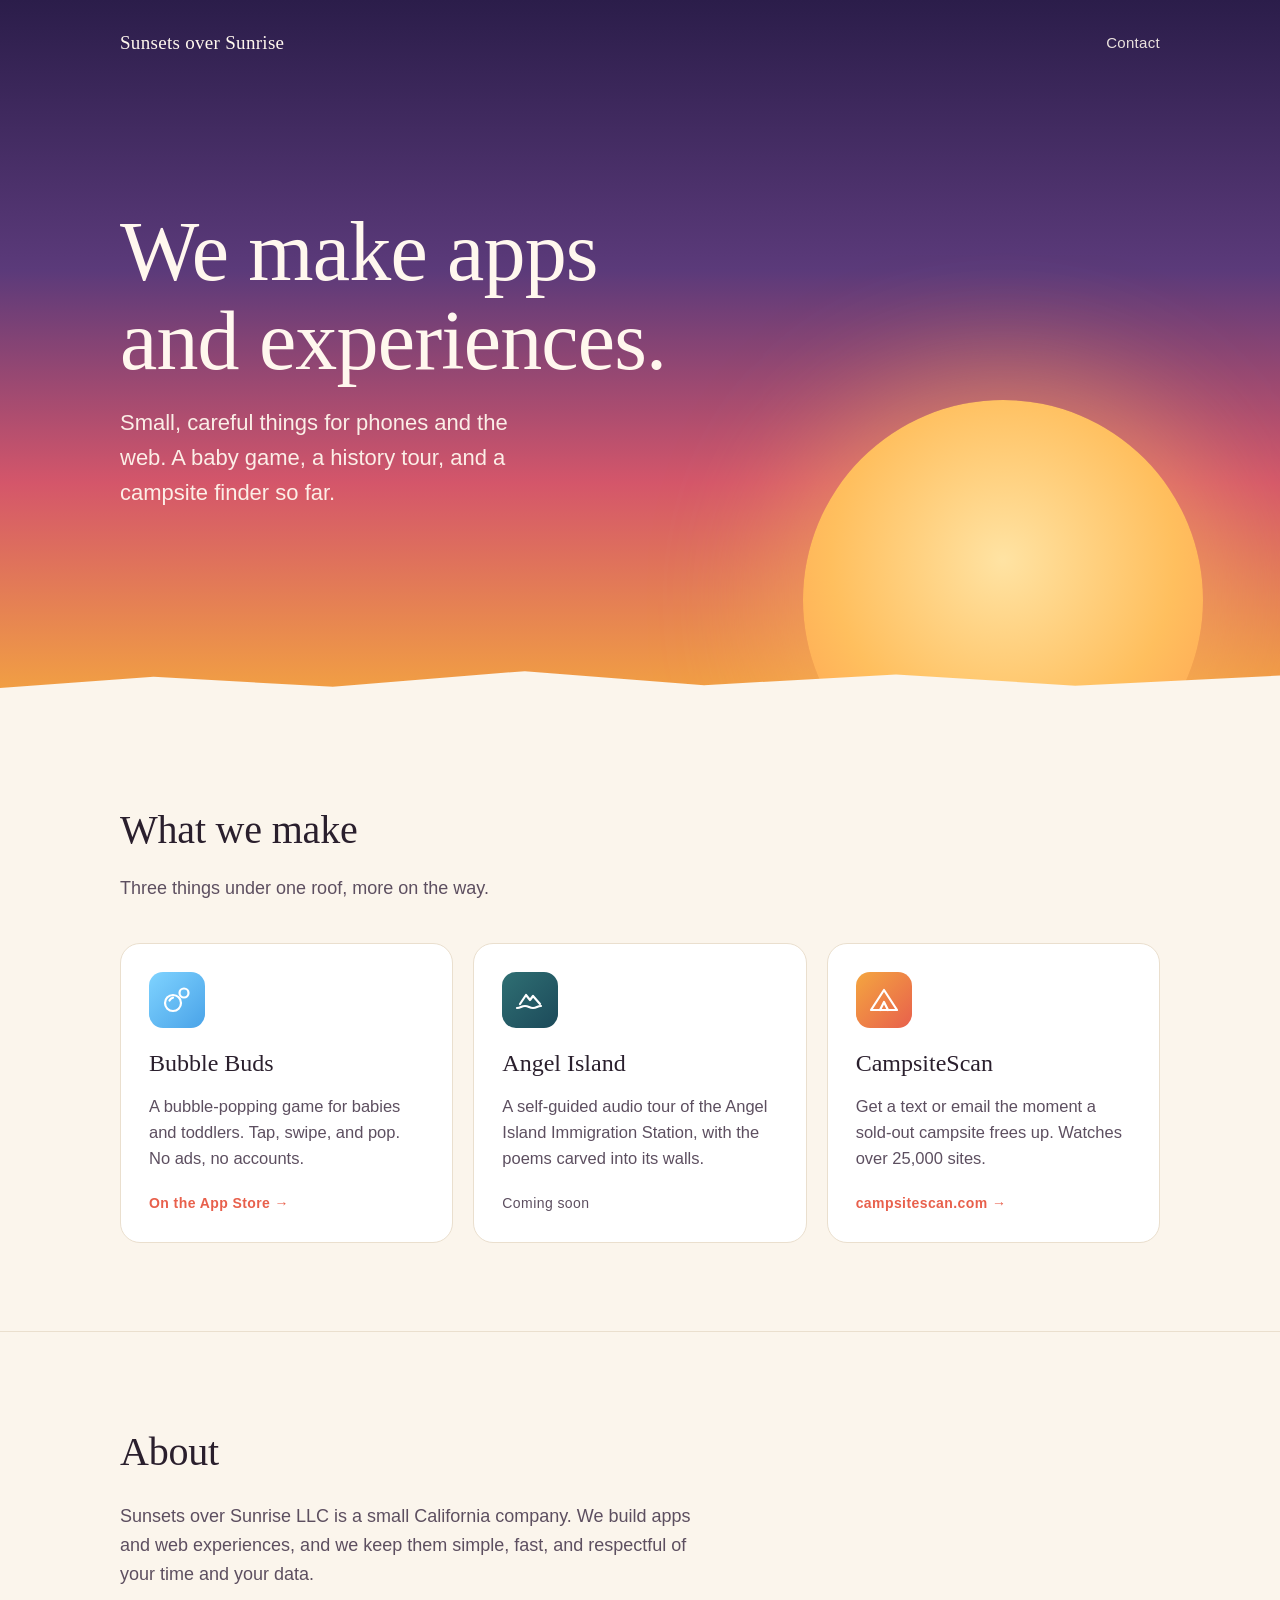
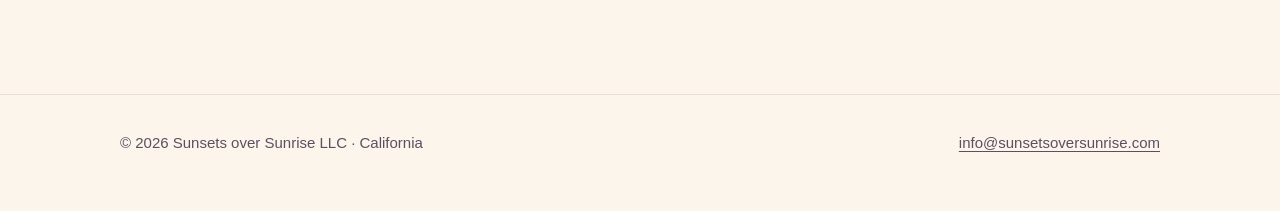
==== index.html @ 3a48a63a "Initial site for sunsetsoversunrise.com Co-Authored-By: Claude Sonnet 5.5 <noreply@anthropic.com>" ====
<!doctype html>
<html lang="en">
<head>
  <meta charset="utf-8">
  <meta name="viewport" content="width=device-width, initial-scale=1">
  <title>Sunsets over Sunrise LLC</title>
  <meta name="description" content="Sunsets over Sunrise LLC makes apps and experiences. Bubble Buds, Angel Island, and CampsiteScan.">
  <link rel="canonical" href="https://sunsetsoversunrise.com/">
  <link rel="icon" href="favicon.svg" type="image/svg+xml">
  <meta name="theme-color" content="#2b1d4a">
  <meta property="og:title" content="Sunsets over Sunrise LLC">
  <meta property="og:description" content="We make apps and experiences.">
  <meta property="og:type" content="website">
  <meta property="og:url" content="https://sunsetsoversunrise.com/">
  <link rel="stylesheet" href="styles.css">
</head>
<body>

<header class="hero">
  <div class="wrap">
    <nav aria-label="Main">
      <a class="mark" href="/">Sunsets over Sunrise</a>
      <a class="link" href="#contact">Contact</a>
    </nav>
    <div class="hero-body">
      <h1>We make apps and experiences.</h1>
      <p class="lede">Small, careful things for phones and the web. A baby game, a history tour, and a campsite finder so far.</p>
    </div>
  </div>
  <div class="sun" aria-hidden="true"></div>
  <div class="horizon" aria-hidden="true"></div>
</header>

<main>
  <section id="work">
    <div class="wrap">
      <h2>What we make</h2>
      <p class="sub">Three things under one roof, more on the way.</p>

      <div class="grid">
        <a class="card" href="https://apps.apple.com/app/id1262940043">
          <div class="icon i-bubble" aria-hidden="true">
            <svg viewBox="0 0 32 32" fill="none" stroke="#fff" stroke-width="2.2" stroke-linecap="round"><circle cx="12" cy="19" r="8"/><circle cx="23" cy="9" r="4.5"/><path d="M8.5 16.5c.8-1.6 2-2.5 3.5-2.8"/></svg>
          </div>
          <h3>Bubble Buds</h3>
          <p>A bubble-popping game for babies and toddlers. Tap, swipe, and pop. No ads, no accounts.</p>
          <span class="tag">On the App Store &rarr;</span>
        </a>

        <div class="card">
          <div class="icon i-island" aria-hidden="true">
            <svg viewBox="0 0 32 32" fill="none" stroke="#fff" stroke-width="2.2" stroke-linecap="round" stroke-linejoin="round"><path d="M3 24c4 0 4-2 8-2s4 2 8 2 4-2 8-2"/><path d="M6 20l6-9 4 5 3-4 7 8"/></svg>
          </div>
          <h3>Angel Island</h3>
          <p>A self-guided audio tour of the Angel Island Immigration Station, with the poems carved into its walls.</p>
          <span class="tag soon">Coming soon</span>
        </div>

        <a class="card" href="https://campsitescan.com">
          <div class="icon i-camp" aria-hidden="true">
            <svg viewBox="0 0 32 32" fill="none" stroke="#fff" stroke-width="2.2" stroke-linecap="round" stroke-linejoin="round"><path d="M3 26L16 6l13 20z"/><path d="M12 26l4-8 4 8"/></svg>
          </div>
          <h3>CampsiteScan</h3>
          <p>Get a text or email the moment a sold-out campsite frees up. Watches over 25,000 sites.</p>
          <span class="tag">campsitescan.com &rarr;</span>
        </a>
      </div>
    </div>
  </section>

  <section class="about" id="about">
    <div class="wrap">
      <h2>About</h2>
      <p>Sunsets over Sunrise LLC is a small California company. We build apps and web experiences, and we keep them simple, fast, and respectful of your time and your data.</p>
    </div>
  </section>
</main>

<footer id="contact">
  <div class="wrap row">
    <span>&copy; 2026 Sunsets over Sunrise LLC &middot; California</span>
    <a href="mailto:info@sunsetsoversunrise.com">info@sunsetsoversunrise.com</a>
  </div>
</footer>

</body>
</html>
---- styles.css ----
:root {
  --ink: #2a1f2d;
  --ink-soft: #5d4f60;
  --paper: #fbf5ec;
  --card: #ffffff;
  --line: #eadfce;
  --coral: #e8604c;
  --amber: #f4a640;
  --dusk: #3b2a5a;
  --serif: "Iowan Old Style", "Palatino Linotype", Palatino, Georgia, serif;
  --sans: -apple-system, BlinkMacSystemFont, "Segoe UI", Helvetica, Arial, sans-serif;
}

@media (prefers-color-scheme: dark) {
  :root {
    --ink: #f6ece0;
    --ink-soft: #c7b8c4;
    --paper: #1b1424;
    --card: #271c33;
    --line: #3a2d49;
  }
}

* { box-sizing: border-box; }
html { -webkit-text-size-adjust: 100%; }
body {
  margin: 0;
  background: var(--paper);
  color: var(--ink);
  font-family: var(--sans);
  font-size: 18px;
  line-height: 1.6;
}
a { color: inherit; }

.wrap { width: min(1040px, 100% - 48px); margin-inline: auto; }

/* ---------- hero ---------- */
.hero {
  position: relative;
  overflow: hidden;
  color: #fff7ee;
  background: linear-gradient(180deg, #2b1d4a 0%, #5b3a7a 38%, #d4566a 68%, #f4a640 100%);
  padding: 28px 0 0;
}
.hero nav {
  display: flex; justify-content: space-between; align-items: center;
  font-size: 15px; letter-spacing: .02em;
}
.hero nav .mark { font-family: var(--serif); font-size: 19px; text-decoration: none; }
.hero nav a.link { text-decoration: none; opacity: .9; }
.hero nav a.link:hover { opacity: 1; text-decoration: underline; }

.hero-body { padding: clamp(72px, 14vw, 150px) 0 clamp(120px, 20vw, 200px); position: relative; z-index: 2; }
.hero h1 {
  font-family: var(--serif);
  font-weight: 500;
  font-size: clamp(40px, 8vw, 84px);
  line-height: 1.05;
  letter-spacing: -.01em;
  margin: 0 0 20px;
  max-width: 14ch;
}
.hero p.lede {
  font-size: clamp(18px, 2.4vw, 22px);
  max-width: 34ch;
  margin: 0;
  opacity: .95;
}

.sun {
  position: absolute; z-index: 1;
  right: clamp(-60px, 6vw, 90px);
  bottom: -90px;
  width: clamp(220px, 34vw, 400px);
  aspect-ratio: 1;
  border-radius: 50%;
  background: radial-gradient(circle at 50% 40%, #ffe3a3 0%, #ffbf5e 55%, #ff9a4d 100%);
  box-shadow: 0 0 120px 30px rgba(255, 190, 100, .45);
}
.horizon {
  position: absolute; z-index: 3; left: 0; right: 0; bottom: 0; height: 56px;
  background: var(--paper);
  clip-path: polygon(0 60%, 12% 40%, 26% 58%, 41% 30%, 55% 55%, 70% 36%, 84% 56%, 100% 38%, 100% 100%, 0 100%);
}

/* ---------- sections ---------- */
section { padding: clamp(48px, 8vw, 88px) 0; }
h2 {
  font-family: var(--serif);
  font-weight: 500;
  font-size: clamp(28px, 4vw, 40px);
  margin: 0 0 12px;
  letter-spacing: -.005em;
}
.sub { color: var(--ink-soft); margin: 0 0 40px; max-width: 52ch; }

.grid { display: grid; gap: 20px; grid-template-columns: repeat(auto-fit, minmax(270px, 1fr)); }
.card {
  background: var(--card);
  border: 1px solid var(--line);
  border-radius: 20px;
  padding: 28px;
  display: flex; flex-direction: column; gap: 10px;
  text-decoration: none;
  transition: transform .15s ease, box-shadow .15s ease;
}
a.card:hover { transform: translateY(-3px); box-shadow: 0 14px 30px rgba(59, 42, 90, .12); }
.icon {
  width: 56px; height: 56px; border-radius: 14px;
  display: grid; place-items: center; margin-bottom: 6px;
}
.icon svg { width: 32px; height: 32px; }
.i-bubble { background: linear-gradient(135deg, #7fd3ff, #4aa3e8); }
.i-island { background: linear-gradient(135deg, #2f6f73, #1c4a5a); }
.i-camp   { background: linear-gradient(135deg, #f4a640, #e8604c); }
.card h3 { font-family: var(--serif); font-weight: 500; font-size: 24px; margin: 0; }
.card p { margin: 0; color: var(--ink-soft); font-size: 16.5px; }
.tag {
  margin-top: auto; padding-top: 10px;
  font-size: 14px; font-weight: 600; letter-spacing: .03em; color: var(--coral);
}
.tag.soon { color: var(--ink-soft); font-weight: 500; }

.about { border-top: 1px solid var(--line); }
.about p { max-width: 58ch; color: var(--ink-soft); }

/* ---------- footer ---------- */
footer { border-top: 1px solid var(--line); padding: 36px 0 56px; font-size: 15px; color: var(--ink-soft); }
footer .row { display: flex; flex-wrap: wrap; gap: 8px 28px; justify-content: space-between; }
footer a { text-underline-offset: 3px; }

:focus-visible { outline: 3px solid var(--amber); outline-offset: 3px; border-radius: 6px; }
@media (prefers-reduced-motion: reduce) { .card { transition: none; } }
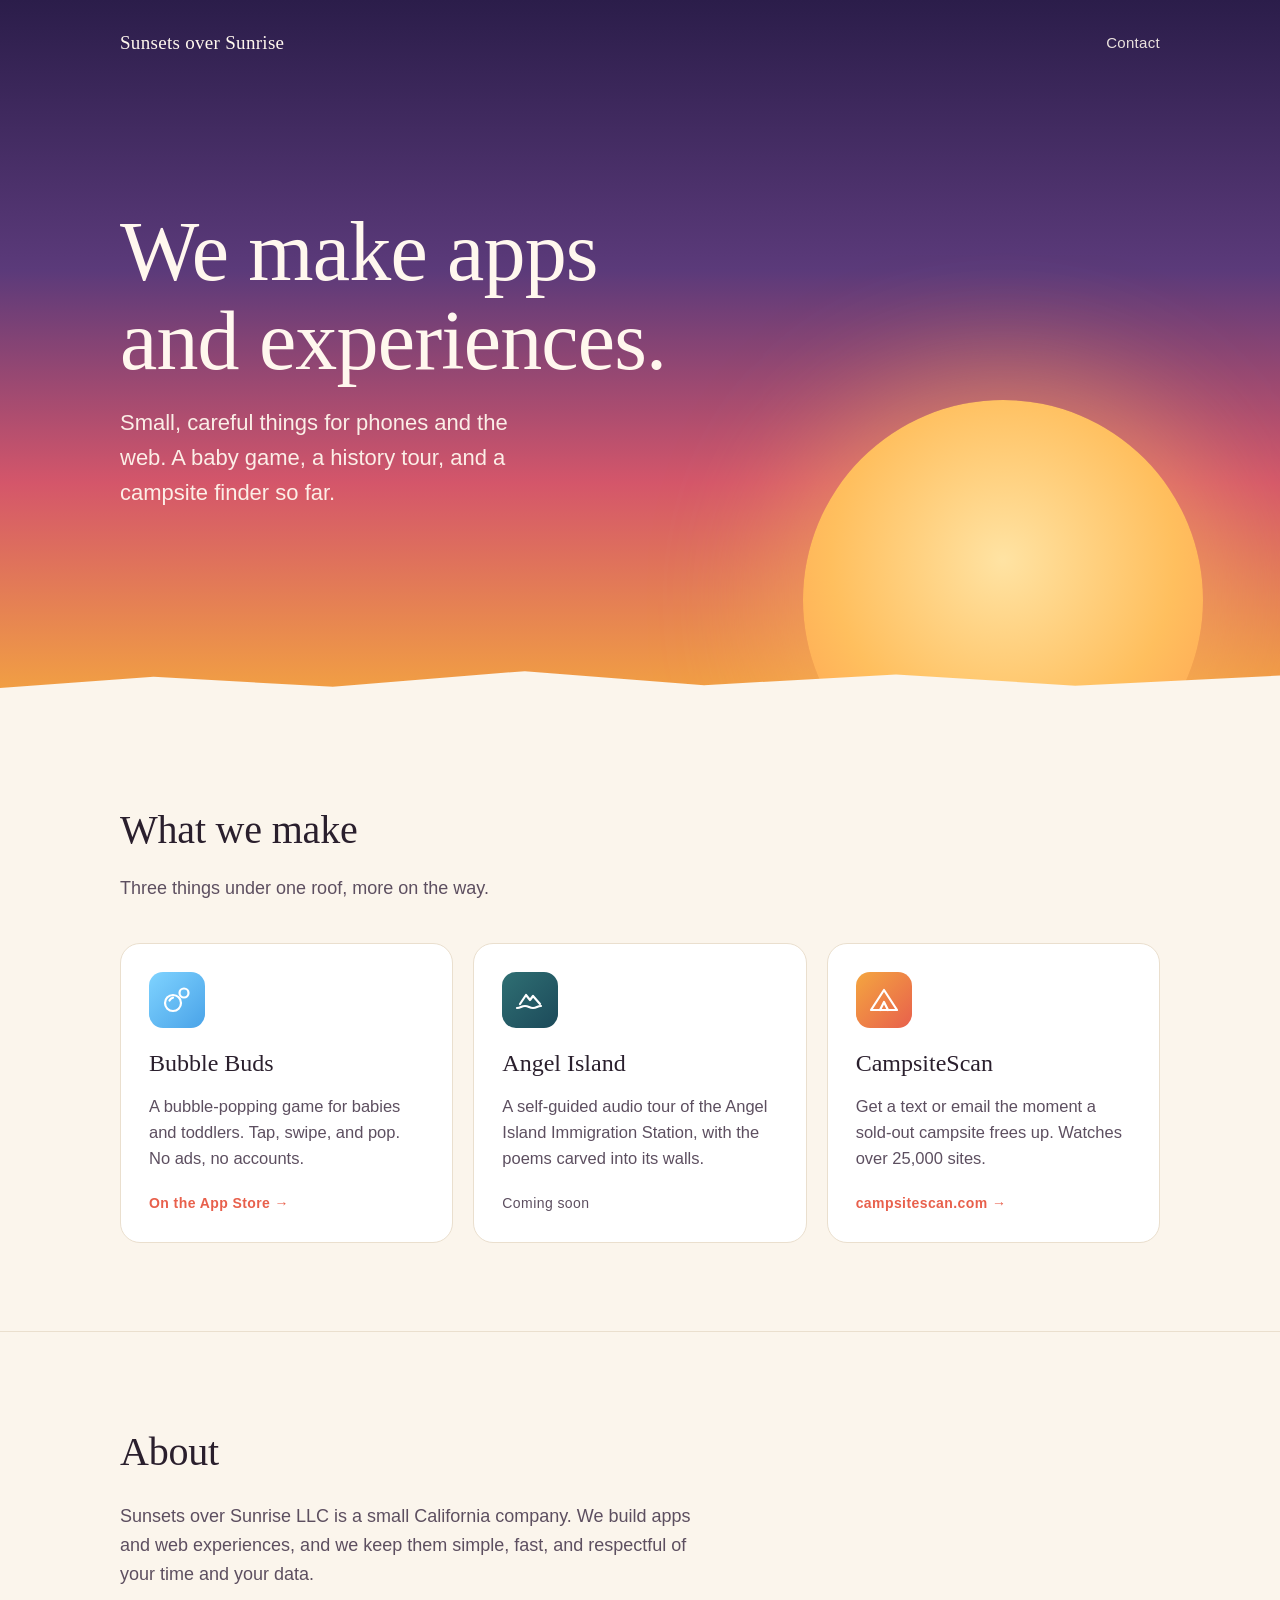
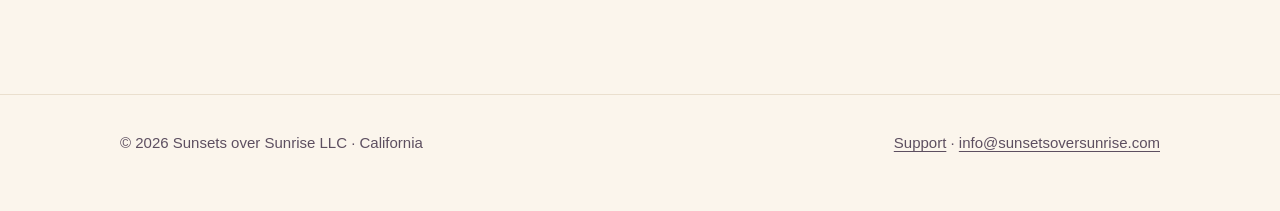
==== commit 004db4c3: "Add support page and privacy pages for Bubble Buds and Angel Island Co-Authored-By: Claude Sonnet 5." ====
--- a/index.html
+++ b/index.html
@@ -79,7 +79,7 @@
 <footer id="contact">
   <div class="wrap row">
     <span>&copy; 2026 Sunsets over Sunrise LLC &middot; California</span>
-    <a href="mailto:info@sunsetsoversunrise.com">info@sunsetsoversunrise.com</a>
+    <span><a href="/support/">Support</a> &middot; <a href="mailto:info@sunsetsoversunrise.com">info@sunsetsoversunrise.com</a></span>
   </div>
 </footer>
 
--- a/styles.css
+++ b/styles.css
@@ -132,3 +132,28 @@
 
 :focus-visible { outline: 3px solid var(--amber); outline-offset: 3px; border-radius: 6px; }
 @media (prefers-reduced-motion: reduce) { .card { transition: none; } }
+
+/* ---------- document pages (privacy, support) ---------- */
+.bar {
+  background: linear-gradient(90deg, #2b1d4a 0%, #5b3a7a 45%, #d4566a 80%, #f4a640 100%);
+  color: #fff7ee;
+  padding: 18px 0;
+}
+.bar .wrap { display: flex; justify-content: space-between; align-items: center; font-size: 15px; letter-spacing: .02em; }
+.bar a { text-decoration: none; }
+.bar .mark { font-family: var(--serif); font-size: 19px; }
+.bar a.link:hover { text-decoration: underline; }
+
+.doc { padding: clamp(40px, 7vw, 72px) 0 clamp(48px, 8vw, 88px); }
+.doc .wrap { max-width: 720px; }
+.doc h1 { font-family: var(--serif); font-weight: 500; font-size: clamp(32px, 5vw, 46px); line-height: 1.1; margin: 0 0 8px; letter-spacing: -.01em; }
+.doc .updated { color: var(--ink-soft); font-size: 15px; margin: 0 0 32px; }
+.doc .short {
+  background: var(--card); border: 1px solid var(--line); border-radius: 16px;
+  padding: 18px 22px; margin: 0 0 8px; font-size: 19px;
+}
+.doc h2 { font-size: 24px; margin: 40px 0 8px; }
+.doc p, .doc li { color: var(--ink-soft); }
+.doc ul { padding-left: 22px; }
+.doc a { text-underline-offset: 3px; }
+.doc a:hover { color: var(--coral); }
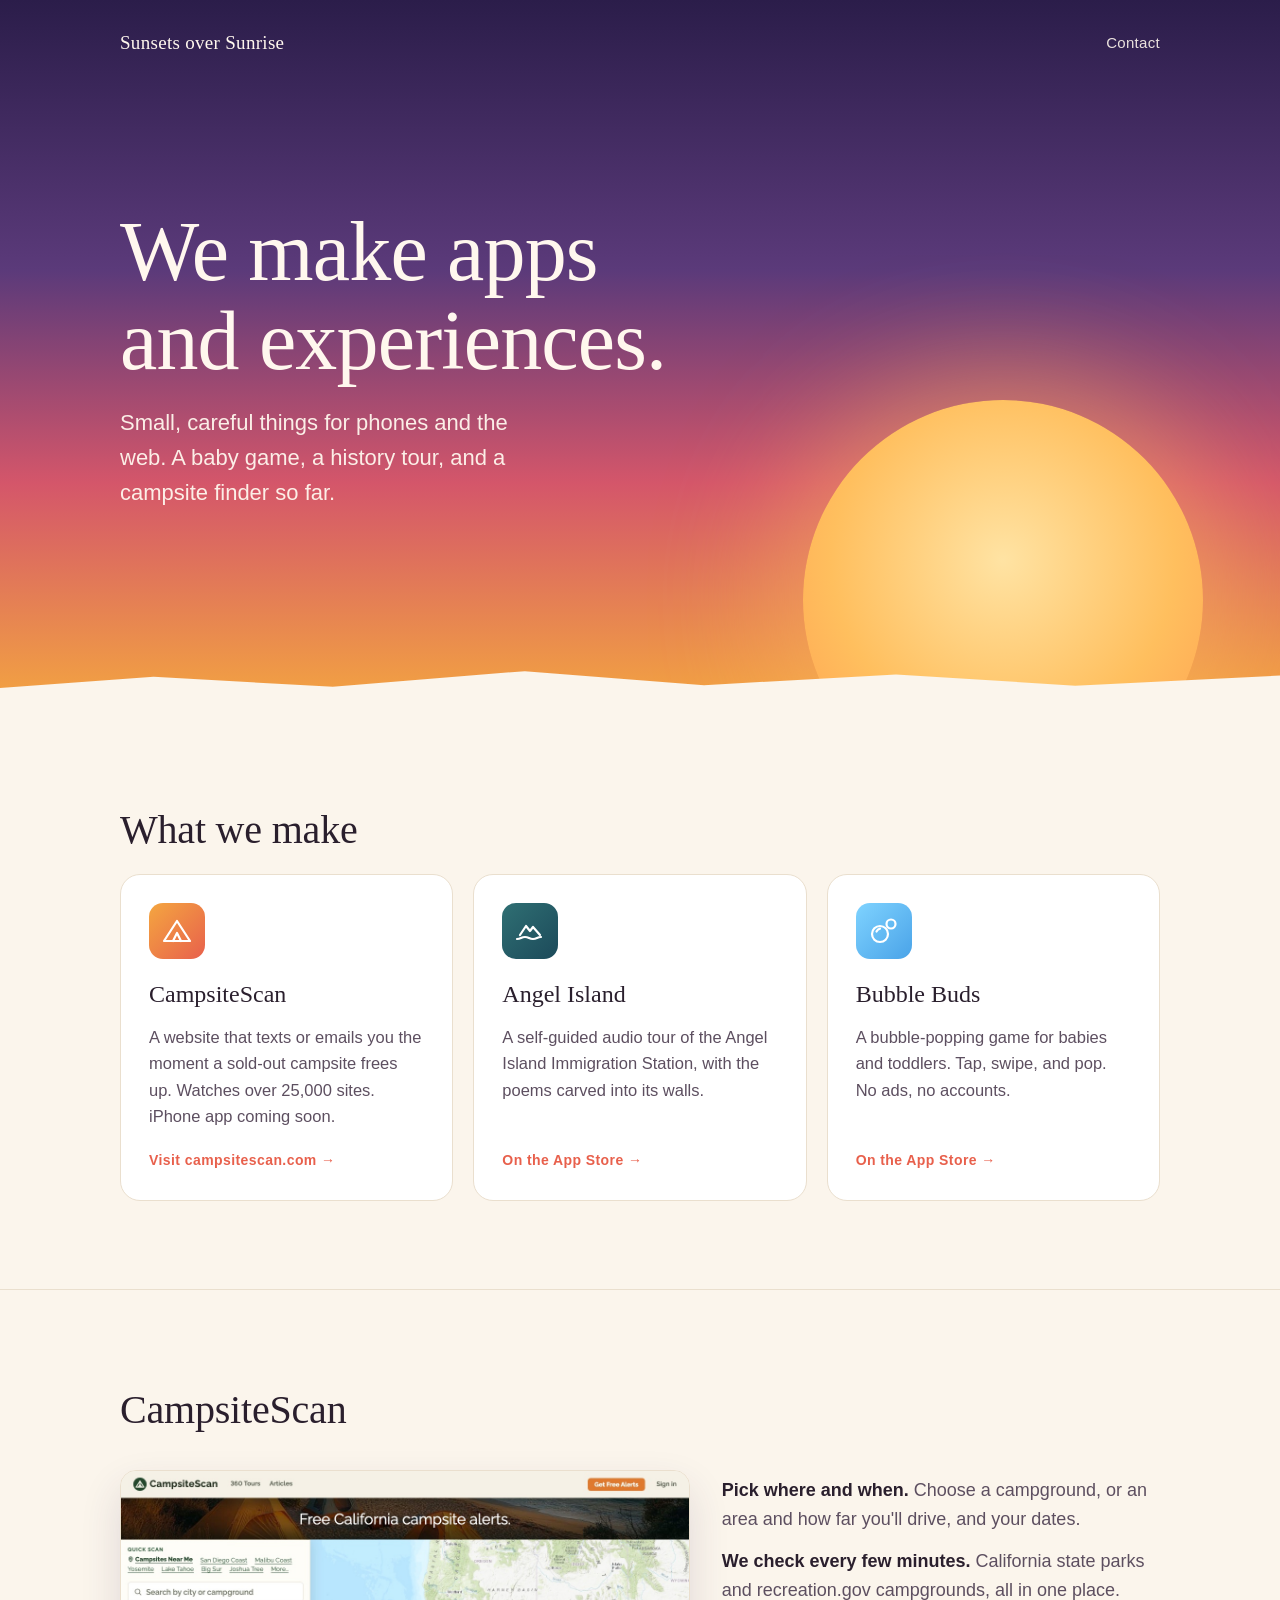
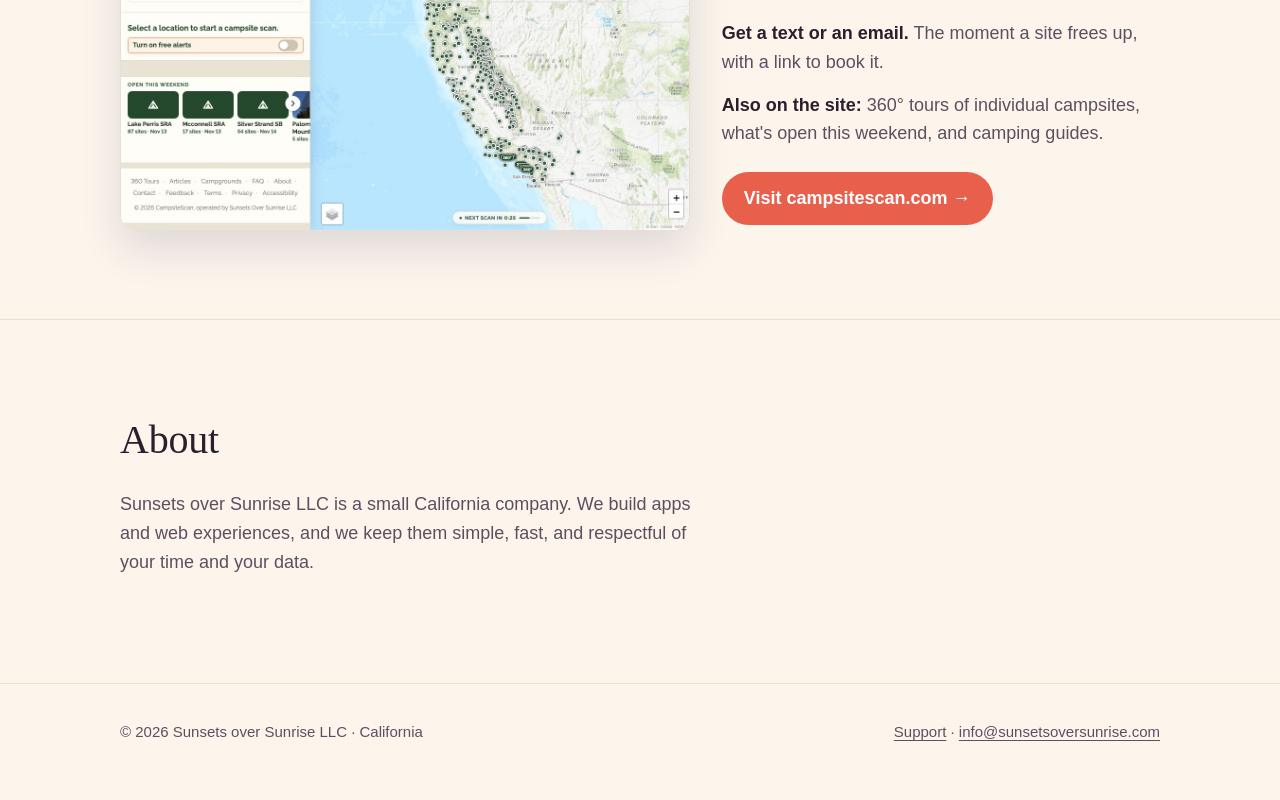
==== commit f8dc75e9: "Home: Angel Island App Store link, CampsiteScan feature section with screenshot, reorder cards Co-Au" ====
--- a/index.html
+++ b/index.html
@@ -35,9 +35,26 @@
   <section id="work">
     <div class="wrap">
       <h2>What we make</h2>
-      <p class="sub">Three things under one roof, more on the way.</p>
 
       <div class="grid">
+        <a class="card" href="https://campsitescan.com">
+          <div class="icon i-camp" aria-hidden="true">
+            <svg viewBox="0 0 32 32" fill="none" stroke="#fff" stroke-width="2.2" stroke-linecap="round" stroke-linejoin="round"><path d="M3 26L16 6l13 20z"/><path d="M12 26l4-8 4 8"/></svg>
+          </div>
+          <h3>CampsiteScan</h3>
+          <p>A website that texts or emails you the moment a sold-out campsite frees up. Watches over 25,000 sites. iPhone app coming soon.</p>
+          <span class="tag">Visit campsitescan.com &rarr;</span>
+        </a>
+
+        <a class="card" href="https://apps.apple.com/app/id1258321185">
+          <div class="icon i-island" aria-hidden="true">
+            <svg viewBox="0 0 32 32" fill="none" stroke="#fff" stroke-width="2.2" stroke-linecap="round" stroke-linejoin="round"><path d="M3 24c4 0 4-2 8-2s4 2 8 2 4-2 8-2"/><path d="M6 20l6-9 4 5 3-4 7 8"/></svg>
+          </div>
+          <h3>Angel Island</h3>
+          <p>A self-guided audio tour of the Angel Island Immigration Station, with the poems carved into its walls.</p>
+          <span class="tag">On the App Store &rarr;</span>
+        </a>
+
         <a class="card" href="https://apps.apple.com/app/id1262940043">
           <div class="icon i-bubble" aria-hidden="true">
             <svg viewBox="0 0 32 32" fill="none" stroke="#fff" stroke-width="2.2" stroke-linecap="round"><circle cx="12" cy="19" r="8"/><circle cx="23" cy="9" r="4.5"/><path d="M8.5 16.5c.8-1.6 2-2.5 3.5-2.8"/></svg>
@@ -46,24 +63,26 @@
           <p>A bubble-popping game for babies and toddlers. Tap, swipe, and pop. No ads, no accounts.</p>
           <span class="tag">On the App Store &rarr;</span>
         </a>
+      </div>
+    </div>
+  </section>
 
-        <div class="card">
-          <div class="icon i-island" aria-hidden="true">
-            <svg viewBox="0 0 32 32" fill="none" stroke="#fff" stroke-width="2.2" stroke-linecap="round" stroke-linejoin="round"><path d="M3 24c4 0 4-2 8-2s4 2 8 2 4-2 8-2"/><path d="M6 20l6-9 4 5 3-4 7 8"/></svg>
-          </div>
-          <h3>Angel Island</h3>
-          <p>A self-guided audio tour of the Angel Island Immigration Station, with the poems carved into its walls.</p>
-          <span class="tag soon">Coming soon</span>
+  <section class="feature" id="campsitescan">
+    <div class="wrap">
+      <h2>CampsiteScan</h2>
+      <div class="feature-body">
+        <a class="shot" href="https://campsitescan.com">
+          <img src="images/campsitescan.jpg" width="1200" height="760" loading="lazy" alt="The CampsiteScan website: a map of California campgrounds with a search box, quick links to popular areas, and a list of campsites open this weekend.">
+        </a>
+        <div class="feature-text">
+          <ul>
+            <li><strong>Pick where and when.</strong> Choose a campground, or an area and how far you'll drive, and your dates.</li>
+            <li><strong>We check every few minutes.</strong> California state parks and recreation.gov campgrounds, all in one place.</li>
+            <li><strong>Get a text or an email.</strong> The moment a site frees up, with a link to book it.</li>
+            <li><strong>Also on the site:</strong> 360&deg; tours of individual campsites, what's open this weekend, and camping guides.</li>
+          </ul>
+          <a class="btn" href="https://campsitescan.com">Visit campsitescan.com &rarr;</a>
         </div>
-
-        <a class="card" href="https://campsitescan.com">
-          <div class="icon i-camp" aria-hidden="true">
-            <svg viewBox="0 0 32 32" fill="none" stroke="#fff" stroke-width="2.2" stroke-linecap="round" stroke-linejoin="round"><path d="M3 26L16 6l13 20z"/><path d="M12 26l4-8 4 8"/></svg>
-          </div>
-          <h3>CampsiteScan</h3>
-          <p>Get a text or email the moment a sold-out campsite frees up. Watches over 25,000 sites.</p>
-          <span class="tag">campsitescan.com &rarr;</span>
-        </a>
       </div>
     </div>
   </section>
--- a/styles.css
+++ b/styles.css
@@ -122,6 +122,20 @@
 }
 .tag.soon { color: var(--ink-soft); font-weight: 500; }
 
+.feature { border-top: 1px solid var(--line); }
+.feature h2 { margin-bottom: 28px; }
+.feature-body { display: grid; gap: 32px; grid-template-columns: 1.3fr 1fr; align-items: center; }
+.shot { display: block; border-radius: 16px; overflow: hidden; border: 1px solid var(--line); box-shadow: 0 18px 40px rgba(59, 42, 90, .14); }
+.shot img { display: block; width: 100%; height: auto; }
+.feature-text ul { list-style: none; margin: 0 0 24px; padding: 0; display: grid; gap: 14px; color: var(--ink-soft); }
+.feature-text li strong { color: var(--ink); }
+.btn {
+  display: inline-block; padding: 12px 22px; border-radius: 999px;
+  background: var(--coral); color: #fff; font-weight: 600; text-decoration: none;
+}
+.btn:hover { filter: brightness(1.06); }
+@media (max-width: 820px) { .feature-body { grid-template-columns: 1fr; } }
+
 .about { border-top: 1px solid var(--line); }
 .about p { max-width: 58ch; color: var(--ink-soft); }
 
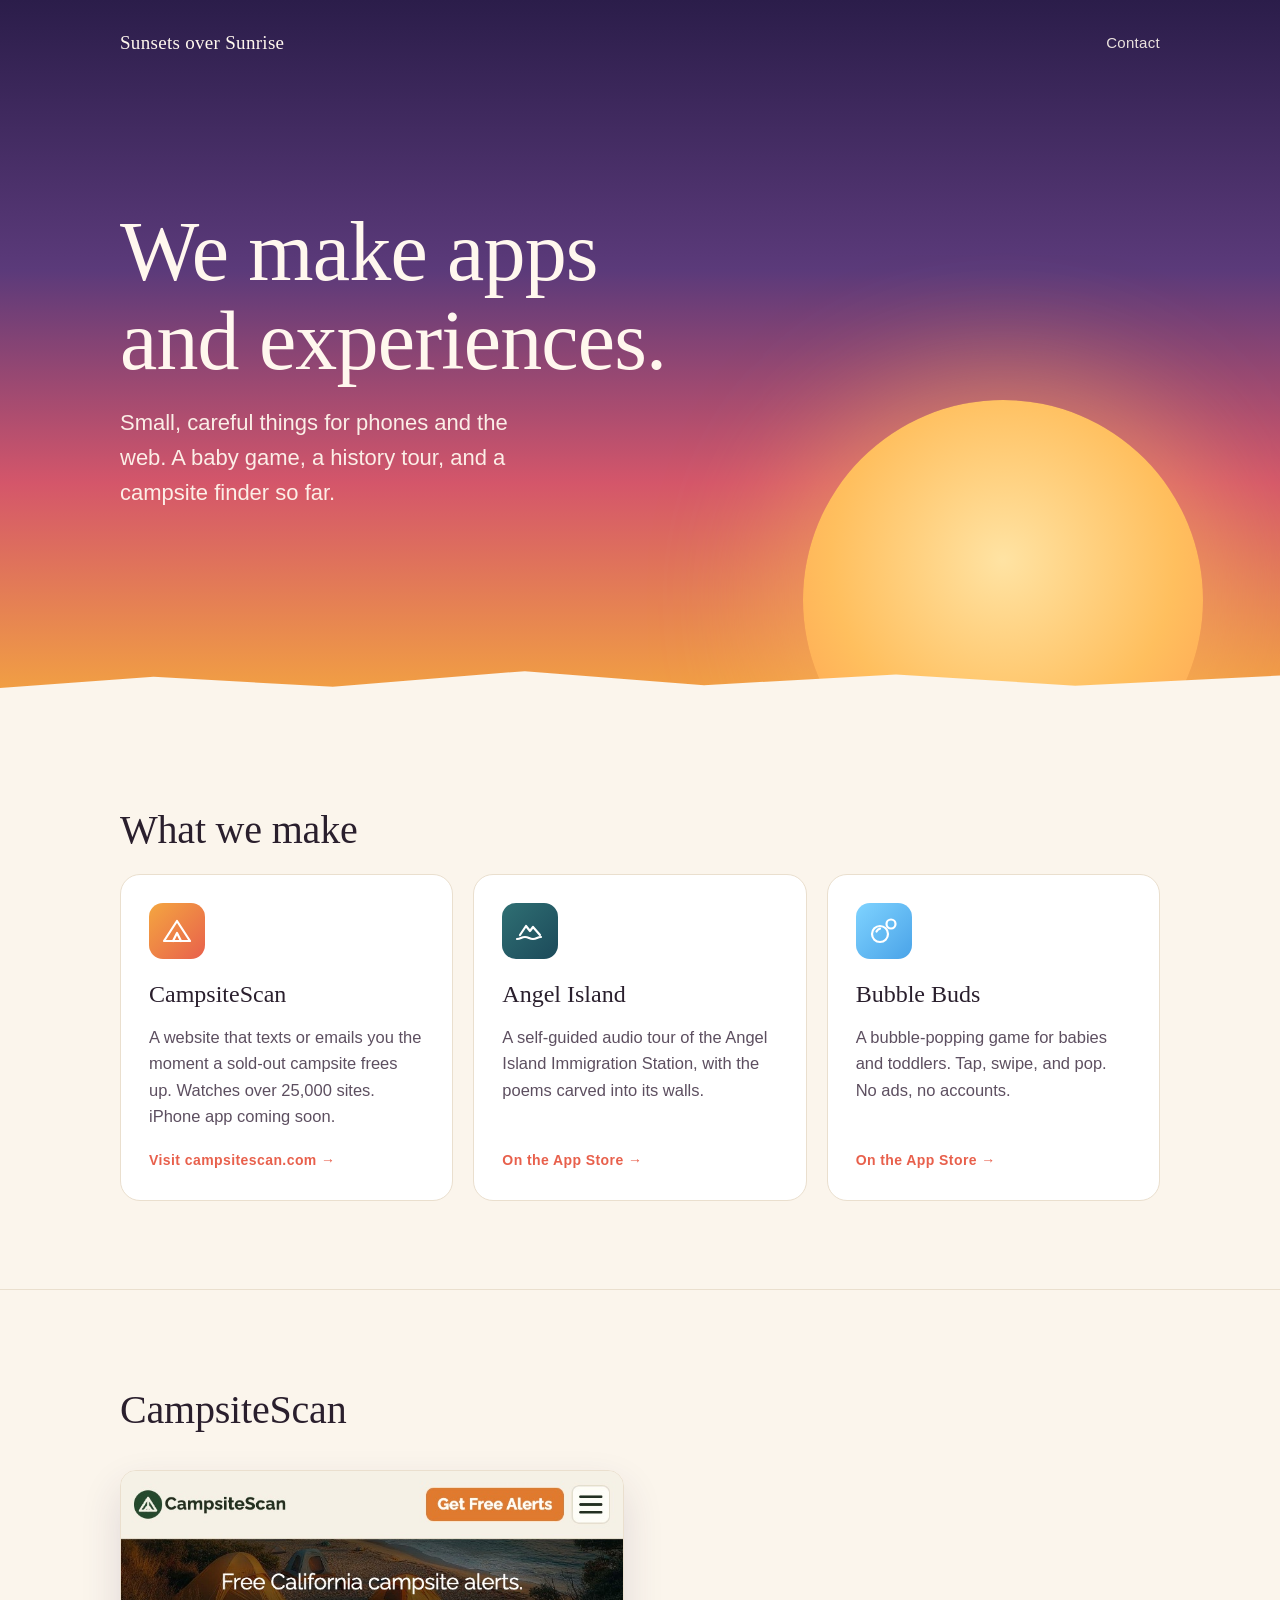
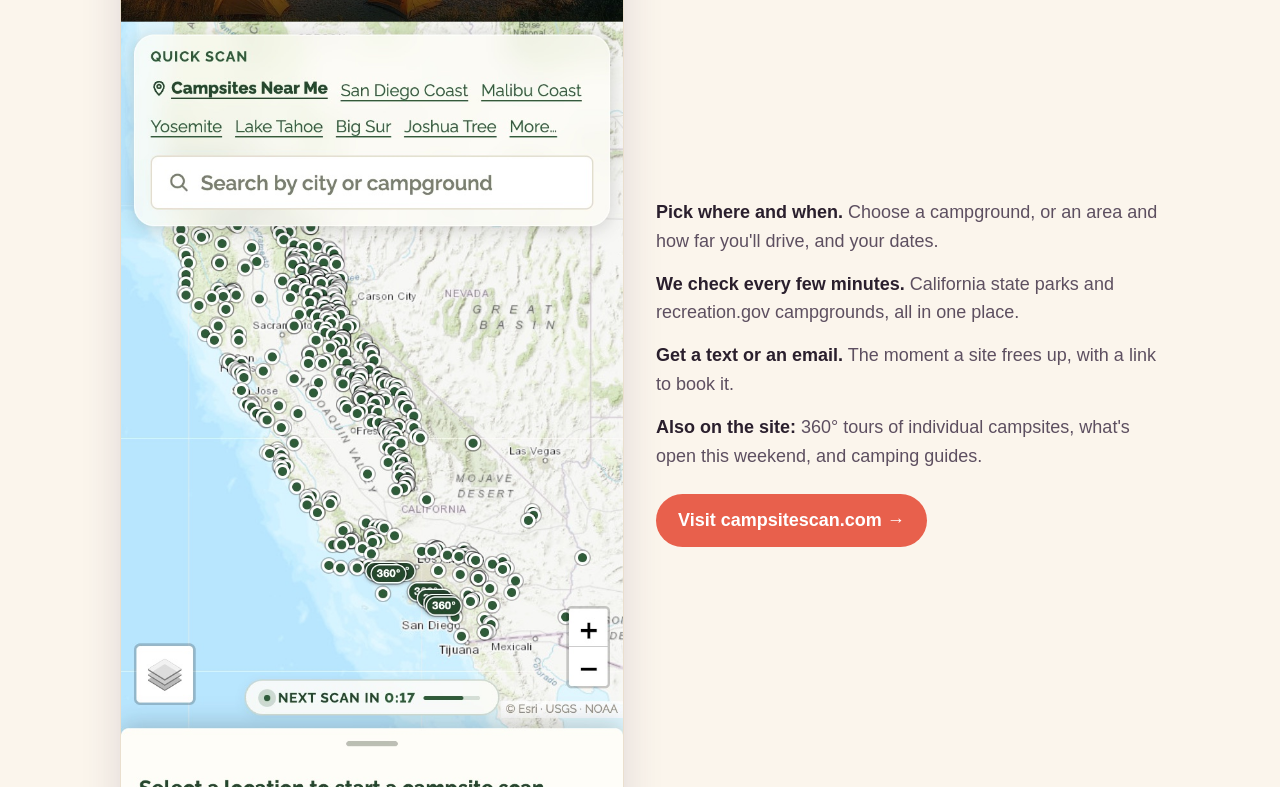
==== commit a217ddfe: "CampsiteScan screenshot: half-width on desktop, phone-sized image on mobile Co-Authored-By: Claude S" ====
--- a/index.html
+++ b/index.html
@@ -72,7 +72,10 @@
       <h2>CampsiteScan</h2>
       <div class="feature-body">
         <a class="shot" href="https://campsitescan.com">
-          <img src="images/campsitescan.jpg" width="1200" height="760" loading="lazy" alt="The CampsiteScan website: a map of California campgrounds with a search box, quick links to popular areas, and a list of campsites open this weekend.">
+          <picture>
+            <source media="(max-width: 820px)" srcset="images/campsitescan-mobile.jpg" width="780" height="1560">
+            <img src="images/campsitescan.jpg" width="1200" height="760" loading="lazy" alt="The CampsiteScan website: a map of California campgrounds with a search box, quick links to popular areas, and a list of campsites open this weekend.">
+          </picture>
         </a>
         <div class="feature-text">
           <ul>
--- a/styles.css
+++ b/styles.css
@@ -124,7 +124,7 @@
 
 .feature { border-top: 1px solid var(--line); }
 .feature h2 { margin-bottom: 28px; }
-.feature-body { display: grid; gap: 32px; grid-template-columns: 1.3fr 1fr; align-items: center; }
+.feature-body { display: grid; gap: 32px; grid-template-columns: 1fr 1fr; align-items: center; }
 .shot { display: block; border-radius: 16px; overflow: hidden; border: 1px solid var(--line); box-shadow: 0 18px 40px rgba(59, 42, 90, .14); }
 .shot img { display: block; width: 100%; height: auto; }
 .feature-text ul { list-style: none; margin: 0 0 24px; padding: 0; display: grid; gap: 14px; color: var(--ink-soft); }
@@ -134,7 +134,7 @@
   background: var(--coral); color: #fff; font-weight: 600; text-decoration: none;
 }
 .btn:hover { filter: brightness(1.06); }
-@media (max-width: 820px) { .feature-body { grid-template-columns: 1fr; } }
+@media (max-width: 820px) { .feature-body { grid-template-columns: 1fr; } .shot { max-width: 340px; margin: 0 auto; } }
 
 .about { border-top: 1px solid var(--line); }
 .about p { max-width: 58ch; color: var(--ink-soft); }
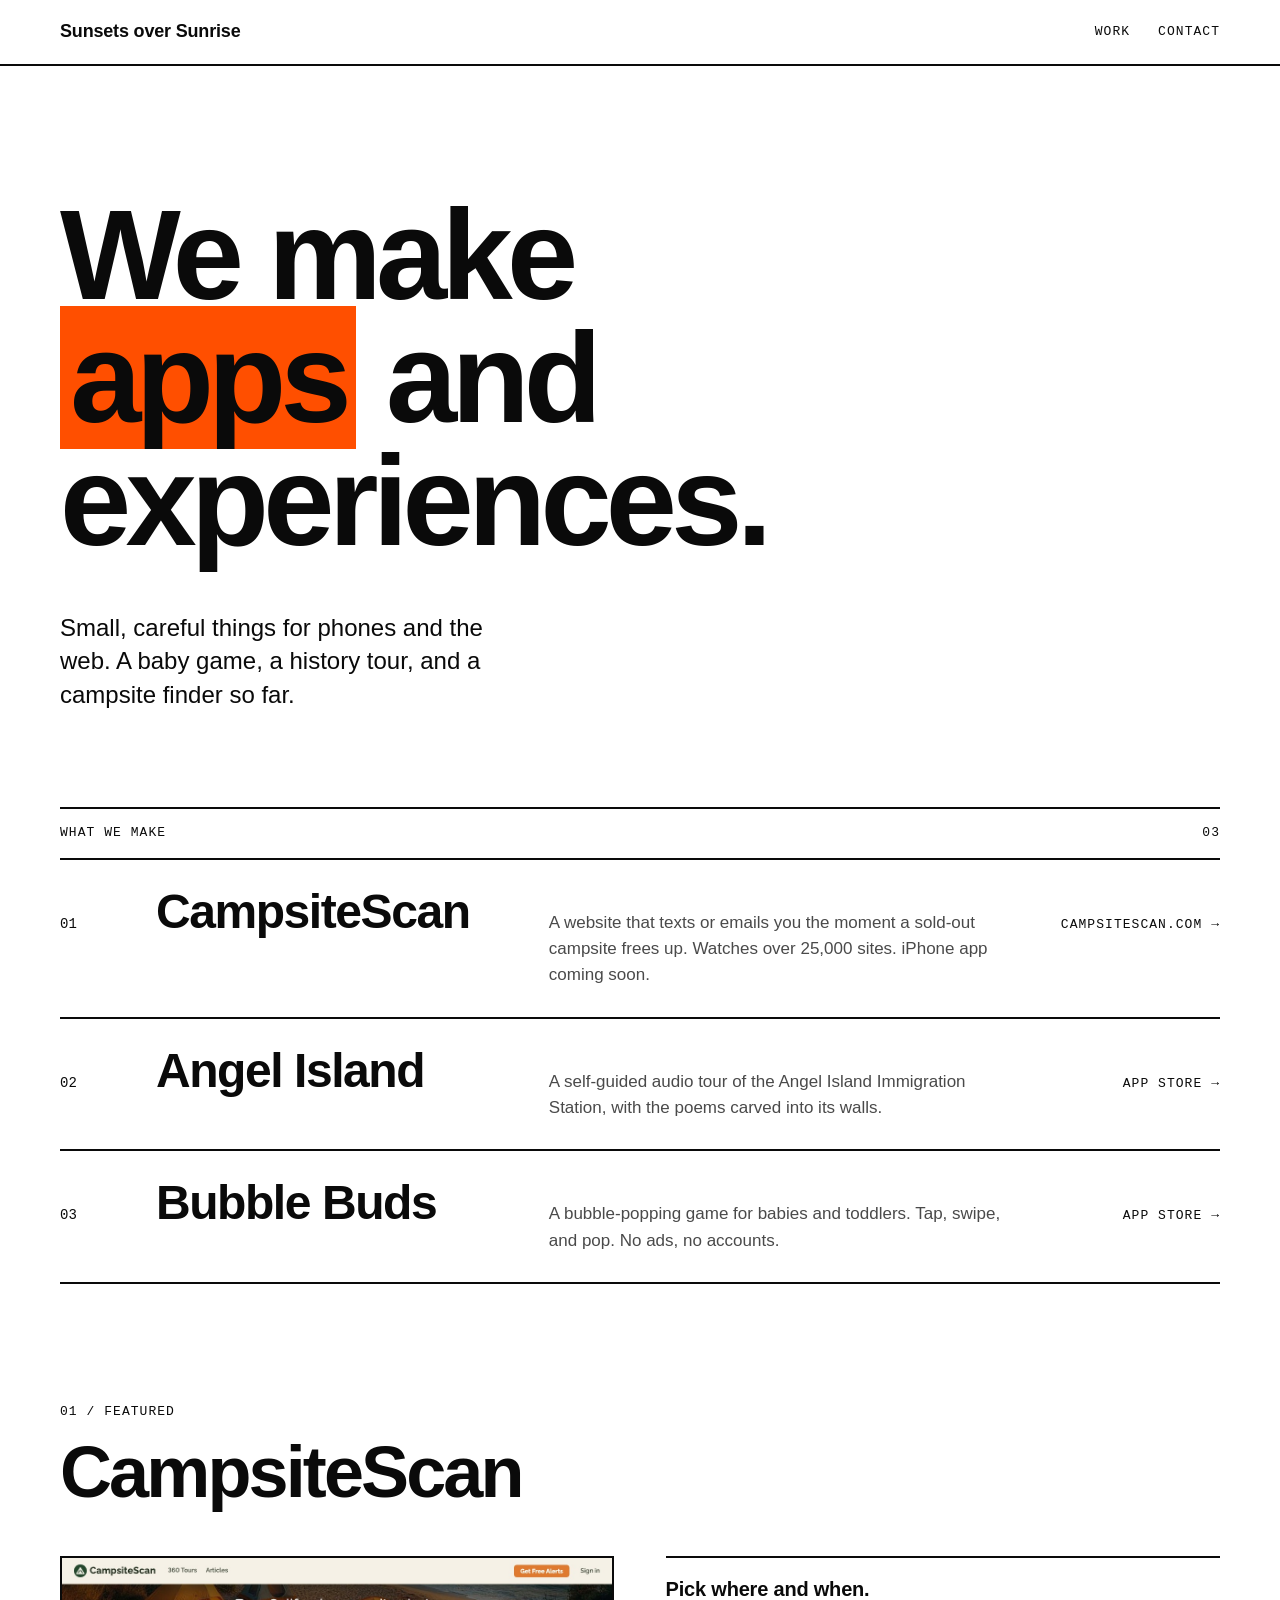
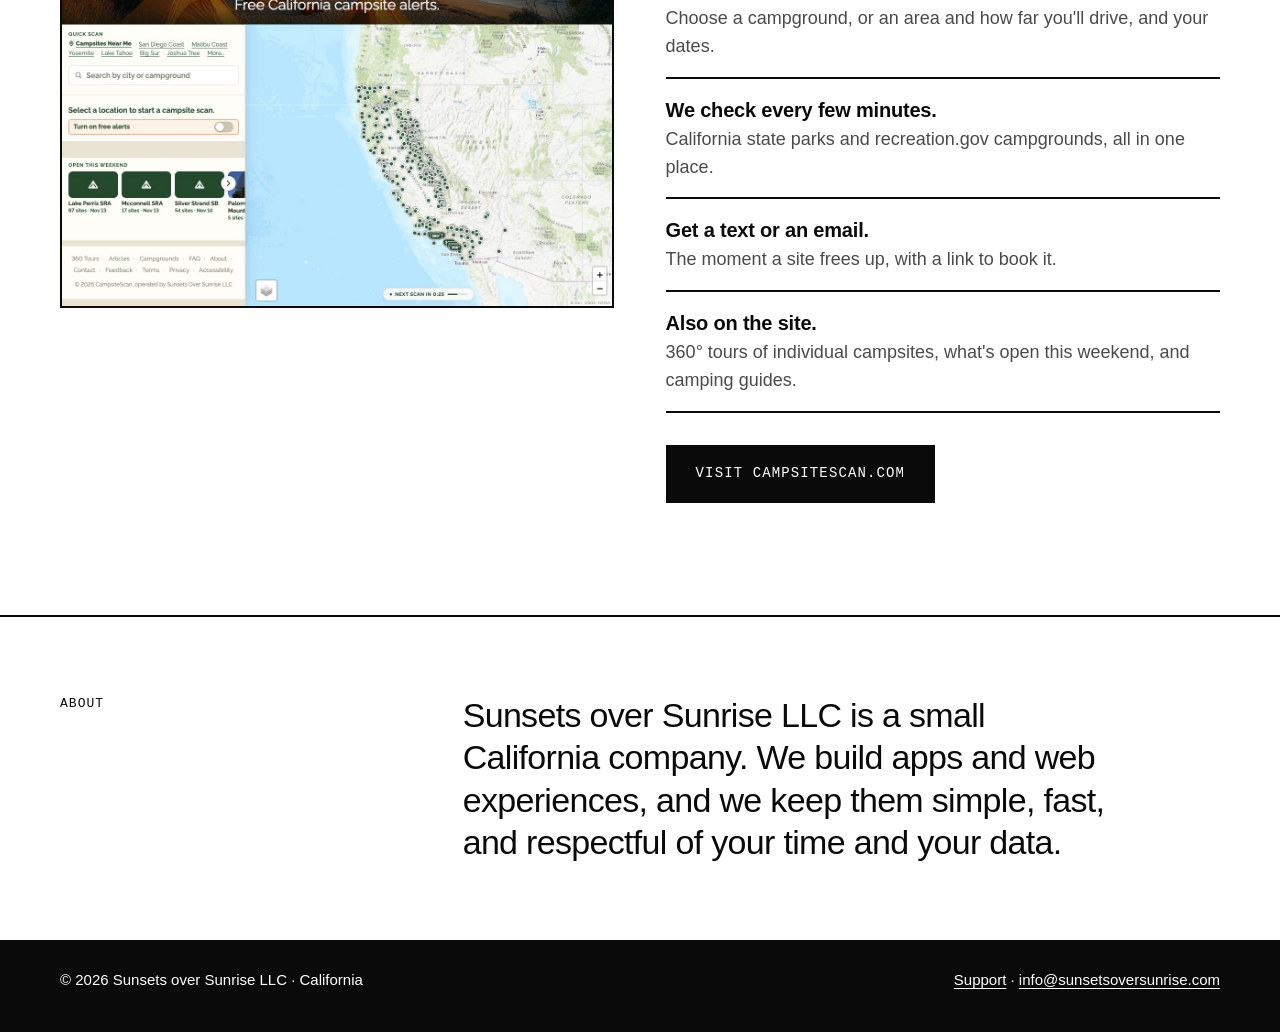
==== commit b39824a3: "Redesign home and shared styles: flat white, square corners, bold sans, list layout Co-Authored-By: " ====
--- a/index.html
+++ b/index.html
@@ -7,7 +7,7 @@
   <meta name="description" content="Sunsets over Sunrise LLC makes apps and experiences. Bubble Buds, Angel Island, and CampsiteScan.">
   <link rel="canonical" href="https://sunsetsoversunrise.com/">
   <link rel="icon" href="favicon.svg" type="image/svg+xml">
-  <meta name="theme-color" content="#2b1d4a">
+  <meta name="theme-color" content="#ffffff">
   <meta property="og:title" content="Sunsets over Sunrise LLC">
   <meta property="og:description" content="We make apps and experiences.">
   <meta property="og:type" content="website">
@@ -16,59 +16,59 @@
 </head>
 <body>
 
-<header class="hero">
+<header class="bar">
   <div class="wrap">
-    <nav aria-label="Main">
-      <a class="mark" href="/">Sunsets over Sunrise</a>
-      <a class="link" href="#contact">Contact</a>
+    <a class="mark" href="/">Sunsets over Sunrise</a>
+    <nav class="links" aria-label="Main">
+      <a href="#work">Work</a>
+      <a href="#contact">Contact</a>
     </nav>
-    <div class="hero-body">
-      <h1>We make apps and experiences.</h1>
-      <p class="lede">Small, careful things for phones and the web. A baby game, a history tour, and a campsite finder so far.</p>
-    </div>
   </div>
-  <div class="sun" aria-hidden="true"></div>
-  <div class="horizon" aria-hidden="true"></div>
 </header>
 
 <main>
+  <section class="hero">
+    <div class="wrap">
+      <h1>We make <span>apps</span> and experiences.</h1>
+      <p>Small, careful things for phones and the web. A baby game, a history tour, and a campsite finder so far.</p>
+    </div>
+  </section>
+
   <section id="work">
     <div class="wrap">
-      <h2>What we make</h2>
-
-      <div class="grid">
-        <a class="card" href="https://campsitescan.com">
-          <div class="icon i-camp" aria-hidden="true">
-            <svg viewBox="0 0 32 32" fill="none" stroke="#fff" stroke-width="2.2" stroke-linecap="round" stroke-linejoin="round"><path d="M3 26L16 6l13 20z"/><path d="M12 26l4-8 4 8"/></svg>
-          </div>
-          <h3>CampsiteScan</h3>
-          <p>A website that texts or emails you the moment a sold-out campsite frees up. Watches over 25,000 sites. iPhone app coming soon.</p>
-          <span class="tag">Visit campsitescan.com &rarr;</span>
-        </a>
-
-        <a class="card" href="https://apps.apple.com/app/id1258321185">
-          <div class="icon i-island" aria-hidden="true">
-            <svg viewBox="0 0 32 32" fill="none" stroke="#fff" stroke-width="2.2" stroke-linecap="round" stroke-linejoin="round"><path d="M3 24c4 0 4-2 8-2s4 2 8 2 4-2 8-2"/><path d="M6 20l6-9 4 5 3-4 7 8"/></svg>
-          </div>
-          <h3>Angel Island</h3>
-          <p>A self-guided audio tour of the Angel Island Immigration Station, with the poems carved into its walls.</p>
-          <span class="tag">On the App Store &rarr;</span>
-        </a>
-
-        <a class="card" href="https://apps.apple.com/app/id1262940043">
-          <div class="icon i-bubble" aria-hidden="true">
-            <svg viewBox="0 0 32 32" fill="none" stroke="#fff" stroke-width="2.2" stroke-linecap="round"><circle cx="12" cy="19" r="8"/><circle cx="23" cy="9" r="4.5"/><path d="M8.5 16.5c.8-1.6 2-2.5 3.5-2.8"/></svg>
-          </div>
-          <h3>Bubble Buds</h3>
-          <p>A bubble-popping game for babies and toddlers. Tap, swipe, and pop. No ads, no accounts.</p>
-          <span class="tag">On the App Store &rarr;</span>
-        </a>
-      </div>
+      <div class="list-head label"><span>What we make</span><span>03</span></div>
+      <ul class="work">
+        <li>
+          <a class="row-link" href="https://campsitescan.com">
+            <span class="num">01</span>
+            <h3>CampsiteScan</h3>
+            <p>A website that texts or emails you the moment a sold-out campsite frees up. Watches over 25,000 sites. iPhone app coming soon.</p>
+            <span class="go">campsitescan.com &rarr;</span>
+          </a>
+        </li>
+        <li>
+          <a class="row-link" href="https://apps.apple.com/app/id1258321185">
+            <span class="num">02</span>
+            <h3>Angel Island</h3>
+            <p>A self-guided audio tour of the Angel Island Immigration Station, with the poems carved into its walls.</p>
+            <span class="go">App Store &rarr;</span>
+          </a>
+        </li>
+        <li>
+          <a class="row-link" href="https://apps.apple.com/app/id1262940043">
+            <span class="num">03</span>
+            <h3>Bubble Buds</h3>
+            <p>A bubble-popping game for babies and toddlers. Tap, swipe, and pop. No ads, no accounts.</p>
+            <span class="go">App Store &rarr;</span>
+          </a>
+        </li>
+      </ul>
     </div>
   </section>
 
   <section class="feature" id="campsitescan">
     <div class="wrap">
+      <span class="label">01 / Featured</span>
       <h2>CampsiteScan</h2>
       <div class="feature-body">
         <a class="shot" href="https://campsitescan.com">
@@ -82,9 +82,9 @@
             <li><strong>Pick where and when.</strong> Choose a campground, or an area and how far you'll drive, and your dates.</li>
             <li><strong>We check every few minutes.</strong> California state parks and recreation.gov campgrounds, all in one place.</li>
             <li><strong>Get a text or an email.</strong> The moment a site frees up, with a link to book it.</li>
-            <li><strong>Also on the site:</strong> 360&deg; tours of individual campsites, what's open this weekend, and camping guides.</li>
+            <li><strong>Also on the site.</strong> 360&deg; tours of individual campsites, what's open this weekend, and camping guides.</li>
           </ul>
-          <a class="btn" href="https://campsitescan.com">Visit campsitescan.com &rarr;</a>
+          <a class="btn" href="https://campsitescan.com">Visit campsitescan.com</a>
         </div>
       </div>
     </div>
@@ -92,7 +92,7 @@
 
   <section class="about" id="about">
     <div class="wrap">
-      <h2>About</h2>
+      <span class="label">About</span>
       <p>Sunsets over Sunrise LLC is a small California company. We build apps and web experiences, and we keep them simple, fast, and respectful of your time and your data.</p>
     </div>
   </section>
--- a/styles.css
+++ b/styles.css
@@ -1,173 +1,157 @@
 :root {
-  --ink: #2a1f2d;
-  --ink-soft: #5d4f60;
-  --paper: #fbf5ec;
-  --card: #ffffff;
-  --line: #eadfce;
-  --coral: #e8604c;
-  --amber: #f4a640;
-  --dusk: #3b2a5a;
-  --serif: "Iowan Old Style", "Palatino Linotype", Palatino, Georgia, serif;
-  --sans: -apple-system, BlinkMacSystemFont, "Segoe UI", Helvetica, Arial, sans-serif;
+  --bg: #ffffff;
+  --fg: #0a0a0a;
+  --mute: #4a4a4a;
+  --rule: #0a0a0a;
+  --accent: #ff4f00;
+  --on-accent: #0a0a0a;
+  --sans: "Helvetica Neue", Helvetica, Arial, "Segoe UI", system-ui, sans-serif;
+  --mono: ui-monospace, "SF Mono", Menlo, Consolas, monospace;
 }
 
 @media (prefers-color-scheme: dark) {
   :root {
-    --ink: #f6ece0;
-    --ink-soft: #c7b8c4;
-    --paper: #1b1424;
-    --card: #271c33;
-    --line: #3a2d49;
+    --bg: #000000;
+    --fg: #ffffff;
+    --mute: #bdbdbd;
+    --rule: #ffffff;
   }
 }
 
-* { box-sizing: border-box; }
+* { box-sizing: border-box; border-radius: 0; }
 html { -webkit-text-size-adjust: 100%; }
 body {
   margin: 0;
-  background: var(--paper);
-  color: var(--ink);
+  background: var(--bg);
+  color: var(--fg);
   font-family: var(--sans);
   font-size: 18px;
-  line-height: 1.6;
+  line-height: 1.55;
 }
-a { color: inherit; }
+a { color: inherit; text-underline-offset: 3px; }
+img { max-width: 100%; }
 
-.wrap { width: min(1040px, 100% - 48px); margin-inline: auto; }
+.wrap { width: min(1160px, 100% - 48px); margin-inline: auto; }
+.label {
+  font-family: var(--mono);
+  font-size: 13px;
+  letter-spacing: .08em;
+  text-transform: uppercase;
+}
+
+/* ---------- top bar (all pages) ---------- */
+.bar { border-bottom: 2px solid var(--rule); background: var(--bg); }
+.bar .wrap { display: flex; justify-content: space-between; align-items: center; min-height: 64px; gap: 16px; }
+.bar a { text-decoration: none; }
+.bar .mark { font-weight: 800; font-size: 18px; letter-spacing: -.01em; }
+.bar .links { display: flex; gap: 28px; font-family: var(--mono); font-size: 13px; letter-spacing: .08em; text-transform: uppercase; }
+.bar .links a, .bar a.link { padding: 14px 0; }
+.bar .links a:hover, .bar a.link:hover { text-decoration: underline; text-decoration-thickness: 2px; }
 
 /* ---------- hero ---------- */
-.hero {
-  position: relative;
-  overflow: hidden;
-  color: #fff7ee;
-  background: linear-gradient(180deg, #2b1d4a 0%, #5b3a7a 38%, #d4566a 68%, #f4a640 100%);
-  padding: 28px 0 0;
+.hero { padding: clamp(56px, 10vw, 128px) 0 clamp(48px, 8vw, 96px); }
+.hero h1 {
+  font-weight: 800;
+  font-size: clamp(44px, 10vw, 132px);
+  line-height: .96;
+  letter-spacing: -.045em;
+  margin: 0 0 clamp(24px, 4vw, 48px);
+  max-width: 11ch;
 }
-.hero nav {
-  display: flex; justify-content: space-between; align-items: center;
-  font-size: 15px; letter-spacing: .02em;
-}
-.hero nav .mark { font-family: var(--serif); font-size: 19px; text-decoration: none; }
-.hero nav a.link { text-decoration: none; opacity: .9; }
-.hero nav a.link:hover { opacity: 1; text-decoration: underline; }
-
-.hero-body { padding: clamp(72px, 14vw, 150px) 0 clamp(120px, 20vw, 200px); position: relative; z-index: 2; }
-.hero h1 {
-  font-family: var(--serif);
-  font-weight: 500;
-  font-size: clamp(40px, 8vw, 84px);
-  line-height: 1.05;
-  letter-spacing: -.01em;
-  margin: 0 0 20px;
-  max-width: 14ch;
-}
-.hero p.lede {
-  font-size: clamp(18px, 2.4vw, 22px);
-  max-width: 34ch;
+.hero h1 span { background: var(--accent); color: var(--on-accent); padding: 0 .08em; }
+.hero p {
+  font-size: clamp(19px, 2.2vw, 24px);
+  line-height: 1.4;
+  max-width: 32ch;
   margin: 0;
-  opacity: .95;
 }
 
-.sun {
-  position: absolute; z-index: 1;
-  right: clamp(-60px, 6vw, 90px);
-  bottom: -90px;
-  width: clamp(220px, 34vw, 400px);
-  aspect-ratio: 1;
-  border-radius: 50%;
-  background: radial-gradient(circle at 50% 40%, #ffe3a3 0%, #ffbf5e 55%, #ff9a4d 100%);
-  box-shadow: 0 0 120px 30px rgba(255, 190, 100, .45);
+/* ---------- work list ---------- */
+.list-head { border-top: 2px solid var(--rule); padding: 14px 0; display: flex; justify-content: space-between; }
+.work { list-style: none; margin: 0; padding: 0; }
+.work li { border-top: 2px solid var(--rule); }
+.work li:last-child { border-bottom: 2px solid var(--rule); }
+.row-link {
+  display: grid;
+  grid-template-columns: 64px minmax(0, 1.1fr) minmax(0, 1.4fr) 180px;
+  gap: 8px 32px;
+  align-items: baseline;
+  padding: 28px 0;
+  text-decoration: none;
 }
-.horizon {
-  position: absolute; z-index: 3; left: 0; right: 0; bottom: 0; height: 56px;
-  background: var(--paper);
-  clip-path: polygon(0 60%, 12% 40%, 26% 58%, 41% 30%, 55% 55%, 70% 36%, 84% 56%, 100% 38%, 100% 100%, 0 100%);
+.row-link .num { font-family: var(--mono); font-size: 14px; }
+.row-link h3 { margin: 0; font-weight: 800; font-size: clamp(28px, 4vw, 48px); line-height: 1; letter-spacing: -.03em; }
+.row-link p { margin: 0; color: var(--mute); font-size: 17px; }
+.row-link .go { font-family: var(--mono); font-size: 13px; letter-spacing: .08em; text-transform: uppercase; text-align: right; }
+.row-link:hover, .row-link:focus-visible { background: var(--accent); color: var(--on-accent); }
+.row-link:hover p, .row-link:focus-visible p { color: var(--on-accent); }
+.row-link:hover .num, .row-link:focus-visible .num { padding-left: 0; }
+.row-link { padding-left: 12px; padding-right: 12px; margin: 0 -12px; }
+
+@media (max-width: 820px) {
+  .row-link { grid-template-columns: 40px 1fr; }
+  .row-link p, .row-link .go { grid-column: 2; }
+  .row-link .go { margin-top: 6px; text-align: left; }
 }
 
-/* ---------- sections ---------- */
-section { padding: clamp(48px, 8vw, 88px) 0; }
-h2 {
-  font-family: var(--serif);
-  font-weight: 500;
-  font-size: clamp(28px, 4vw, 40px);
-  margin: 0 0 12px;
-  letter-spacing: -.005em;
+/* ---------- feature (CampsiteScan) ---------- */
+.feature { padding: clamp(56px, 9vw, 112px) 0; }
+.feature h2 {
+  font-weight: 800; font-size: clamp(36px, 6vw, 72px); line-height: 1; letter-spacing: -.04em; margin: 12px 0 clamp(28px, 4vw, 48px);
 }
-.sub { color: var(--ink-soft); margin: 0 0 40px; max-width: 52ch; }
+.feature-body { display: grid; grid-template-columns: 1fr 1fr; gap: clamp(24px, 4vw, 56px); align-items: start; }
+.shot { display: block; border: 2px solid var(--rule); }
+.shot img { display: block; width: 100%; height: auto; }
+.feature-text ul { list-style: none; margin: 0 0 32px; padding: 0; }
+.feature-text li { border-top: 2px solid var(--rule); padding: 16px 0; color: var(--mute); }
+.feature-text li:last-child { border-bottom: 2px solid var(--rule); }
+.feature-text li strong { display: block; color: var(--fg); font-weight: 800; font-size: 20px; letter-spacing: -.01em; }
+@media (max-width: 820px) {
+  .feature-body { grid-template-columns: 1fr; }
+  .shot { max-width: 340px; }
+}
 
-.grid { display: grid; gap: 20px; grid-template-columns: repeat(auto-fit, minmax(270px, 1fr)); }
-.card {
-  background: var(--card);
-  border: 1px solid var(--line);
-  border-radius: 20px;
-  padding: 28px;
-  display: flex; flex-direction: column; gap: 10px;
+/* ---------- buttons: square, solid ---------- */
+.btn {
+  display: inline-block;
+  padding: 16px 28px;
+  min-height: 48px;
+  background: var(--fg);
+  color: var(--bg);
+  border: 2px solid var(--fg);
+  font-family: var(--mono);
+  font-size: 14px;
+  letter-spacing: .08em;
+  text-transform: uppercase;
   text-decoration: none;
-  transition: transform .15s ease, box-shadow .15s ease;
+  cursor: pointer;
+  transition: background-color .15s ease, color .15s ease;
 }
-a.card:hover { transform: translateY(-3px); box-shadow: 0 14px 30px rgba(59, 42, 90, .12); }
-.icon {
-  width: 56px; height: 56px; border-radius: 14px;
-  display: grid; place-items: center; margin-bottom: 6px;
-}
-.icon svg { width: 32px; height: 32px; }
-.i-bubble { background: linear-gradient(135deg, #7fd3ff, #4aa3e8); }
-.i-island { background: linear-gradient(135deg, #2f6f73, #1c4a5a); }
-.i-camp   { background: linear-gradient(135deg, #f4a640, #e8604c); }
-.card h3 { font-family: var(--serif); font-weight: 500; font-size: 24px; margin: 0; }
-.card p { margin: 0; color: var(--ink-soft); font-size: 16.5px; }
-.tag {
-  margin-top: auto; padding-top: 10px;
-  font-size: 14px; font-weight: 600; letter-spacing: .03em; color: var(--coral);
-}
-.tag.soon { color: var(--ink-soft); font-weight: 500; }
+.btn:hover { background: var(--accent); color: var(--on-accent); border-color: var(--fg); }
 
-.feature { border-top: 1px solid var(--line); }
-.feature h2 { margin-bottom: 28px; }
-.feature-body { display: grid; gap: 32px; grid-template-columns: 1fr 1fr; align-items: center; }
-.shot { display: block; border-radius: 16px; overflow: hidden; border: 1px solid var(--line); box-shadow: 0 18px 40px rgba(59, 42, 90, .14); }
-.shot img { display: block; width: 100%; height: auto; }
-.feature-text ul { list-style: none; margin: 0 0 24px; padding: 0; display: grid; gap: 14px; color: var(--ink-soft); }
-.feature-text li strong { color: var(--ink); }
-.btn {
-  display: inline-block; padding: 12px 22px; border-radius: 999px;
-  background: var(--coral); color: #fff; font-weight: 600; text-decoration: none;
-}
-.btn:hover { filter: brightness(1.06); }
-@media (max-width: 820px) { .feature-body { grid-template-columns: 1fr; } .shot { max-width: 340px; margin: 0 auto; } }
-
-.about { border-top: 1px solid var(--line); }
-.about p { max-width: 58ch; color: var(--ink-soft); }
+/* ---------- about ---------- */
+.about { border-top: 2px solid var(--rule); padding: clamp(40px, 6vw, 80px) 0; }
+.about .wrap { display: grid; grid-template-columns: 1fr 2fr; gap: 24px; }
+.about p { margin: 0; font-size: clamp(22px, 3vw, 34px); line-height: 1.25; letter-spacing: -.02em; max-width: 34ch; }
+@media (max-width: 820px) { .about .wrap { grid-template-columns: 1fr; } }
 
 /* ---------- footer ---------- */
-footer { border-top: 1px solid var(--line); padding: 36px 0 56px; font-size: 15px; color: var(--ink-soft); }
+footer { background: var(--fg); color: var(--bg); padding: 28px 0 40px; font-size: 15px; }
 footer .row { display: flex; flex-wrap: wrap; gap: 8px 28px; justify-content: space-between; }
 footer a { text-underline-offset: 3px; }
+footer a:hover { background: var(--accent); color: var(--on-accent); }
 
-:focus-visible { outline: 3px solid var(--amber); outline-offset: 3px; border-radius: 6px; }
-@media (prefers-reduced-motion: reduce) { .card { transition: none; } }
+:focus-visible { outline: 3px solid var(--accent); outline-offset: 3px; }
+@media (prefers-reduced-motion: reduce) { .btn { transition: none; } }
 
 /* ---------- document pages (privacy, support) ---------- */
-.bar {
-  background: linear-gradient(90deg, #2b1d4a 0%, #5b3a7a 45%, #d4566a 80%, #f4a640 100%);
-  color: #fff7ee;
-  padding: 18px 0;
-}
-.bar .wrap { display: flex; justify-content: space-between; align-items: center; font-size: 15px; letter-spacing: .02em; }
-.bar a { text-decoration: none; }
-.bar .mark { font-family: var(--serif); font-size: 19px; }
-.bar a.link:hover { text-decoration: underline; }
-
-.doc { padding: clamp(40px, 7vw, 72px) 0 clamp(48px, 8vw, 88px); }
-.doc .wrap { max-width: 720px; }
-.doc h1 { font-family: var(--serif); font-weight: 500; font-size: clamp(32px, 5vw, 46px); line-height: 1.1; margin: 0 0 8px; letter-spacing: -.01em; }
-.doc .updated { color: var(--ink-soft); font-size: 15px; margin: 0 0 32px; }
-.doc .short {
-  background: var(--card); border: 1px solid var(--line); border-radius: 16px;
-  padding: 18px 22px; margin: 0 0 8px; font-size: 19px;
-}
-.doc h2 { font-size: 24px; margin: 40px 0 8px; }
-.doc p, .doc li { color: var(--ink-soft); }
+.doc { padding: clamp(40px, 7vw, 80px) 0 clamp(48px, 8vw, 96px); }
+.doc .wrap { max-width: 760px; }
+.doc h1 { font-weight: 800; font-size: clamp(36px, 6vw, 64px); line-height: 1; letter-spacing: -.04em; margin: 0 0 12px; }
+.doc .updated { font-family: var(--mono); font-size: 13px; letter-spacing: .08em; text-transform: uppercase; margin: 0 0 32px; }
+.doc .short { border: 2px solid var(--rule); border-left: 12px solid var(--accent); padding: 18px 22px; margin: 0 0 8px; font-size: 20px; overflow-wrap: anywhere; }
+.doc h2 { font-weight: 800; font-size: 26px; letter-spacing: -.02em; margin: 44px 0 8px; border-top: 2px solid var(--rule); padding-top: 16px; }
+.doc p, .doc li { color: var(--mute); }
 .doc ul { padding-left: 22px; }
-.doc a { text-underline-offset: 3px; }
-.doc a:hover { color: var(--coral); }
+.doc a { color: var(--fg); }
+.doc a:hover { background: var(--accent); color: var(--on-accent); }
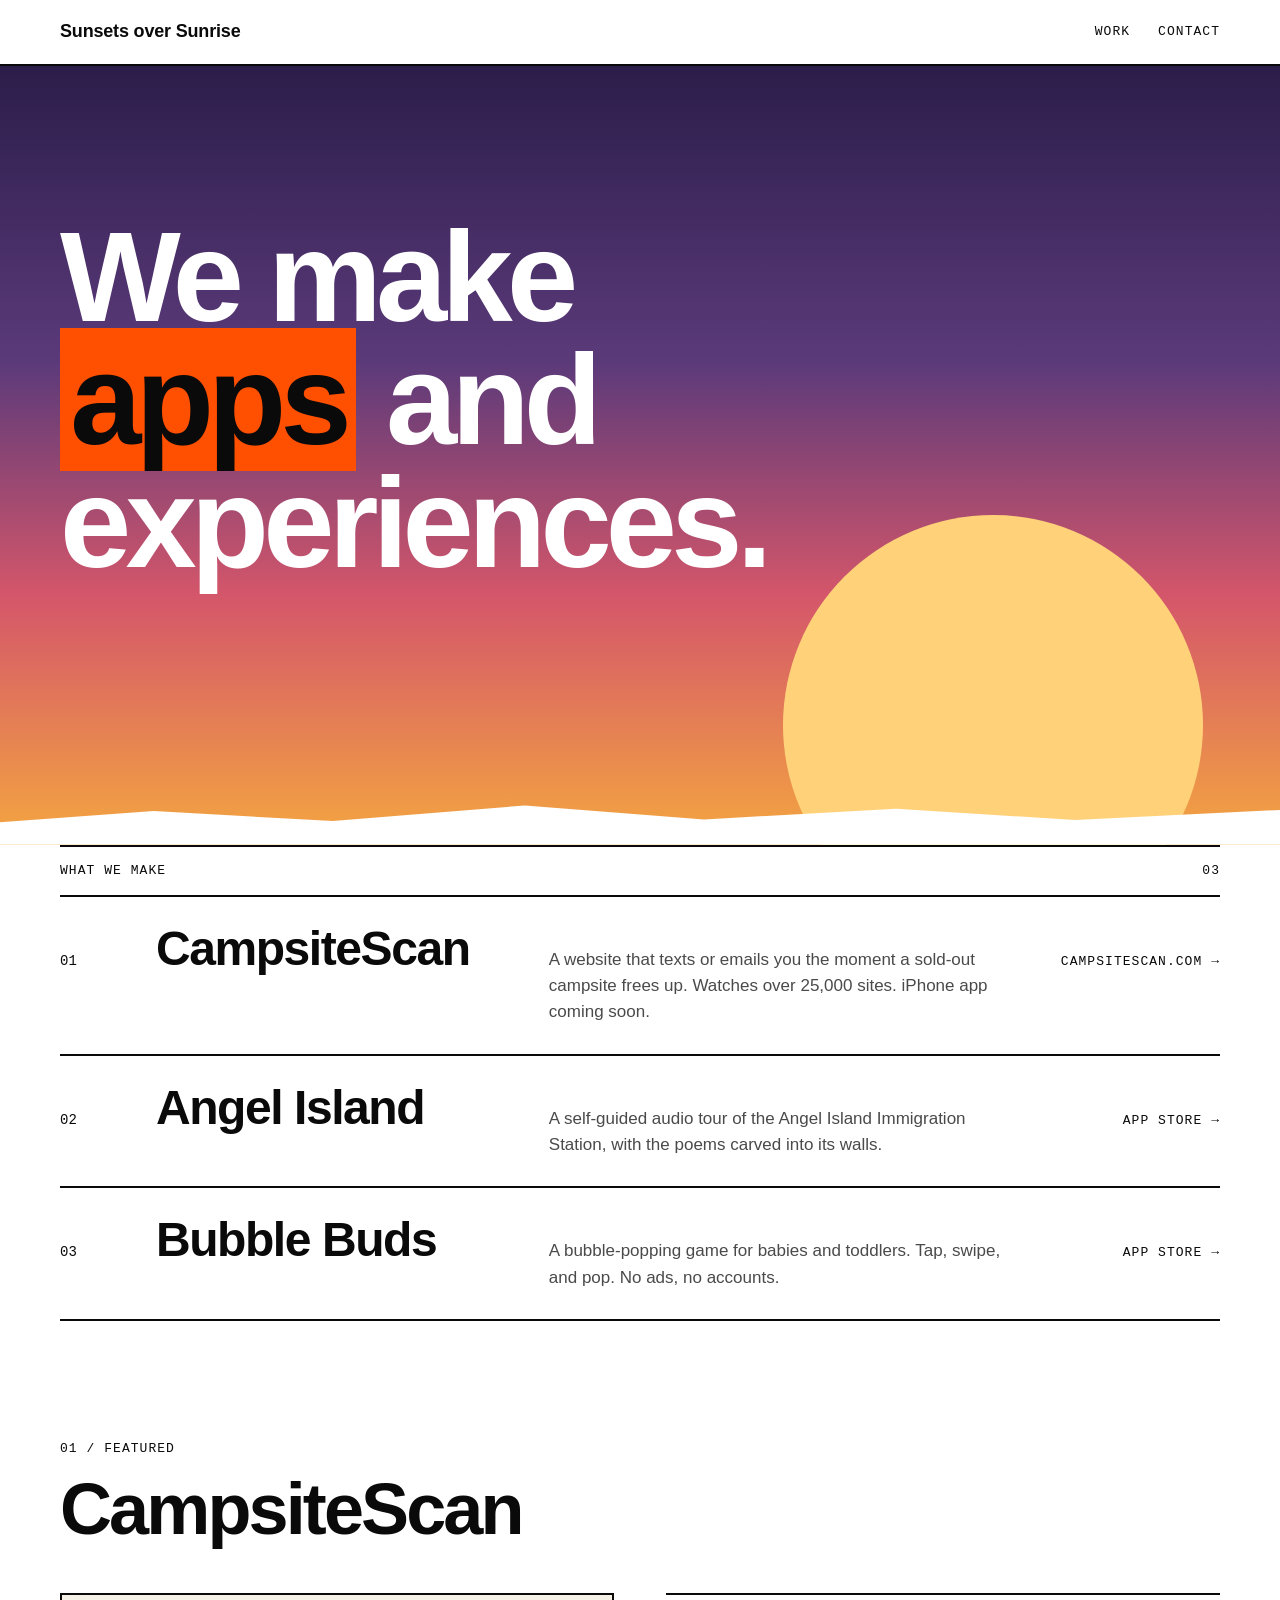
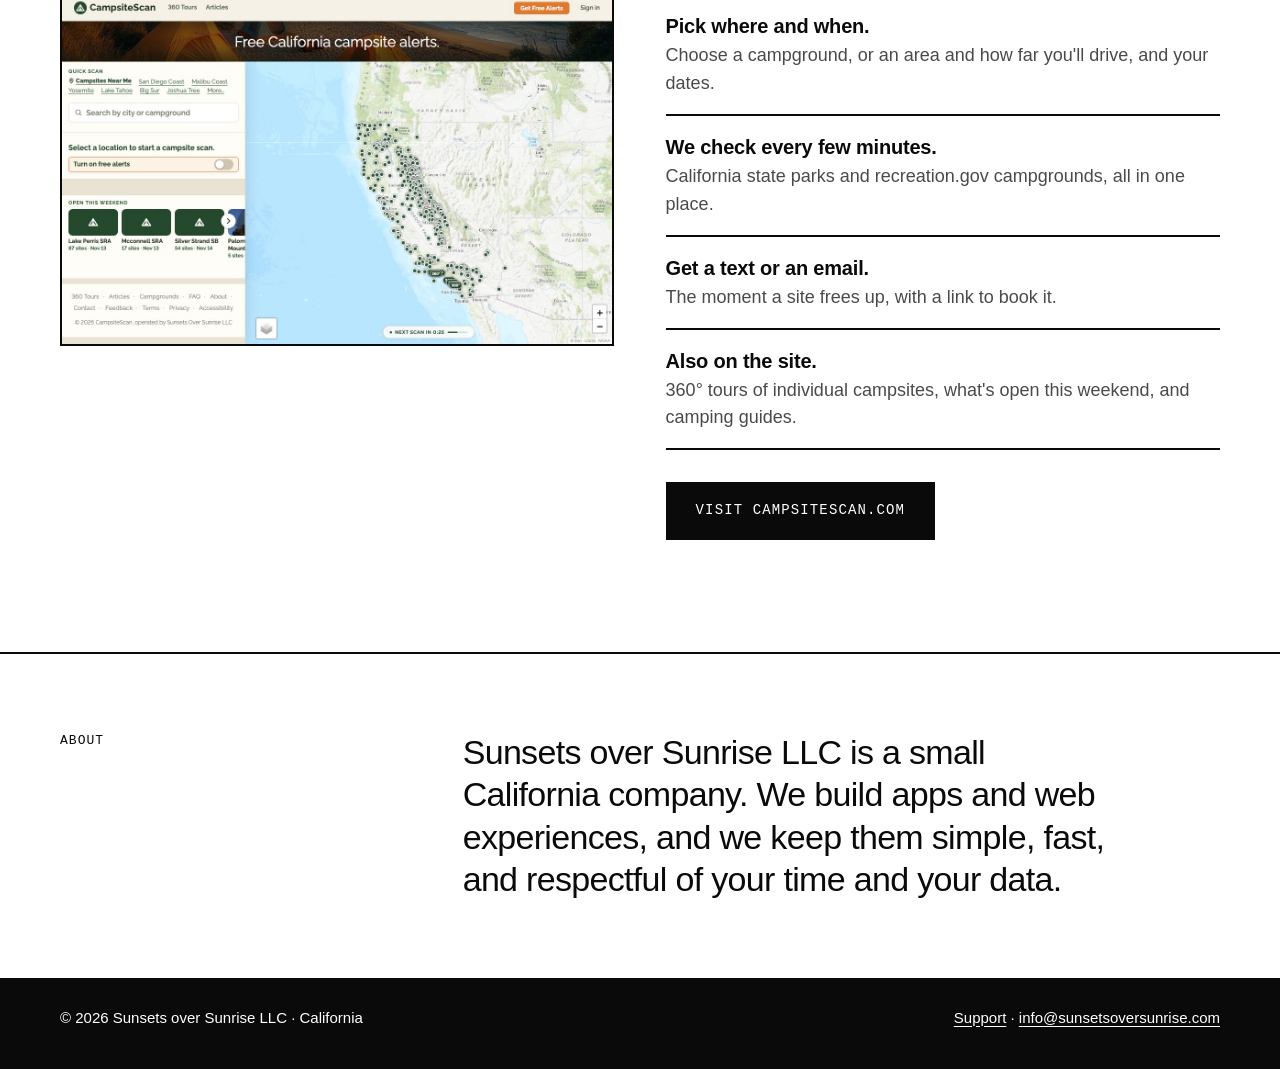
==== commit 0276f473: "Home: drop hero subline, restore sunset hero background Co-Authored-By: Claude Sonnet 5.5 <noreply@a" ====
--- a/index.html
+++ b/index.html
@@ -30,8 +30,9 @@
   <section class="hero">
     <div class="wrap">
       <h1>We make <span>apps</span> and experiences.</h1>
-      <p>Small, careful things for phones and the web. A baby game, a history tour, and a campsite finder so far.</p>
     </div>
+    <div class="sun" aria-hidden="true"></div>
+    <div class="horizon" aria-hidden="true"></div>
   </section>
 
   <section id="work">
--- a/styles.css
+++ b/styles.css
@@ -49,21 +49,36 @@
 .bar .links a:hover, .bar a.link:hover { text-decoration: underline; text-decoration-thickness: 2px; }
 
 /* ---------- hero ---------- */
-.hero { padding: clamp(56px, 10vw, 128px) 0 clamp(48px, 8vw, 96px); }
+.hero {
+  position: relative;
+  overflow: hidden;
+  color: #ffffff;
+  background: linear-gradient(180deg, #2b1d4a 0%, #5b3a7a 38%, #d4566a 68%, #f4a640 100%);
+  padding: clamp(72px, 12vw, 150px) 0 clamp(150px, 22vw, 260px);
+}
+.hero .wrap { position: relative; z-index: 2; }
 .hero h1 {
   font-weight: 800;
   font-size: clamp(44px, 10vw, 132px);
   line-height: .96;
   letter-spacing: -.045em;
-  margin: 0 0 clamp(24px, 4vw, 48px);
+  margin: 0;
   max-width: 11ch;
 }
 .hero h1 span { background: var(--accent); color: var(--on-accent); padding: 0 .08em; }
-.hero p {
-  font-size: clamp(19px, 2.2vw, 24px);
-  line-height: 1.4;
-  max-width: 32ch;
-  margin: 0;
+.sun {
+  position: absolute; z-index: 1;
+  right: clamp(-60px, 6vw, 90px);
+  bottom: -90px;
+  width: clamp(220px, 34vw, 420px);
+  aspect-ratio: 1;
+  border-radius: 50%;
+  background: #ffd27a;
+}
+.horizon {
+  position: absolute; z-index: 3; left: 0; right: 0; bottom: 0; height: 56px;
+  background: var(--bg);
+  clip-path: polygon(0 60%, 12% 40%, 26% 58%, 41% 30%, 55% 55%, 70% 36%, 84% 56%, 100% 38%, 100% 100%, 0 100%);
 }
 
 /* ---------- work list ---------- */
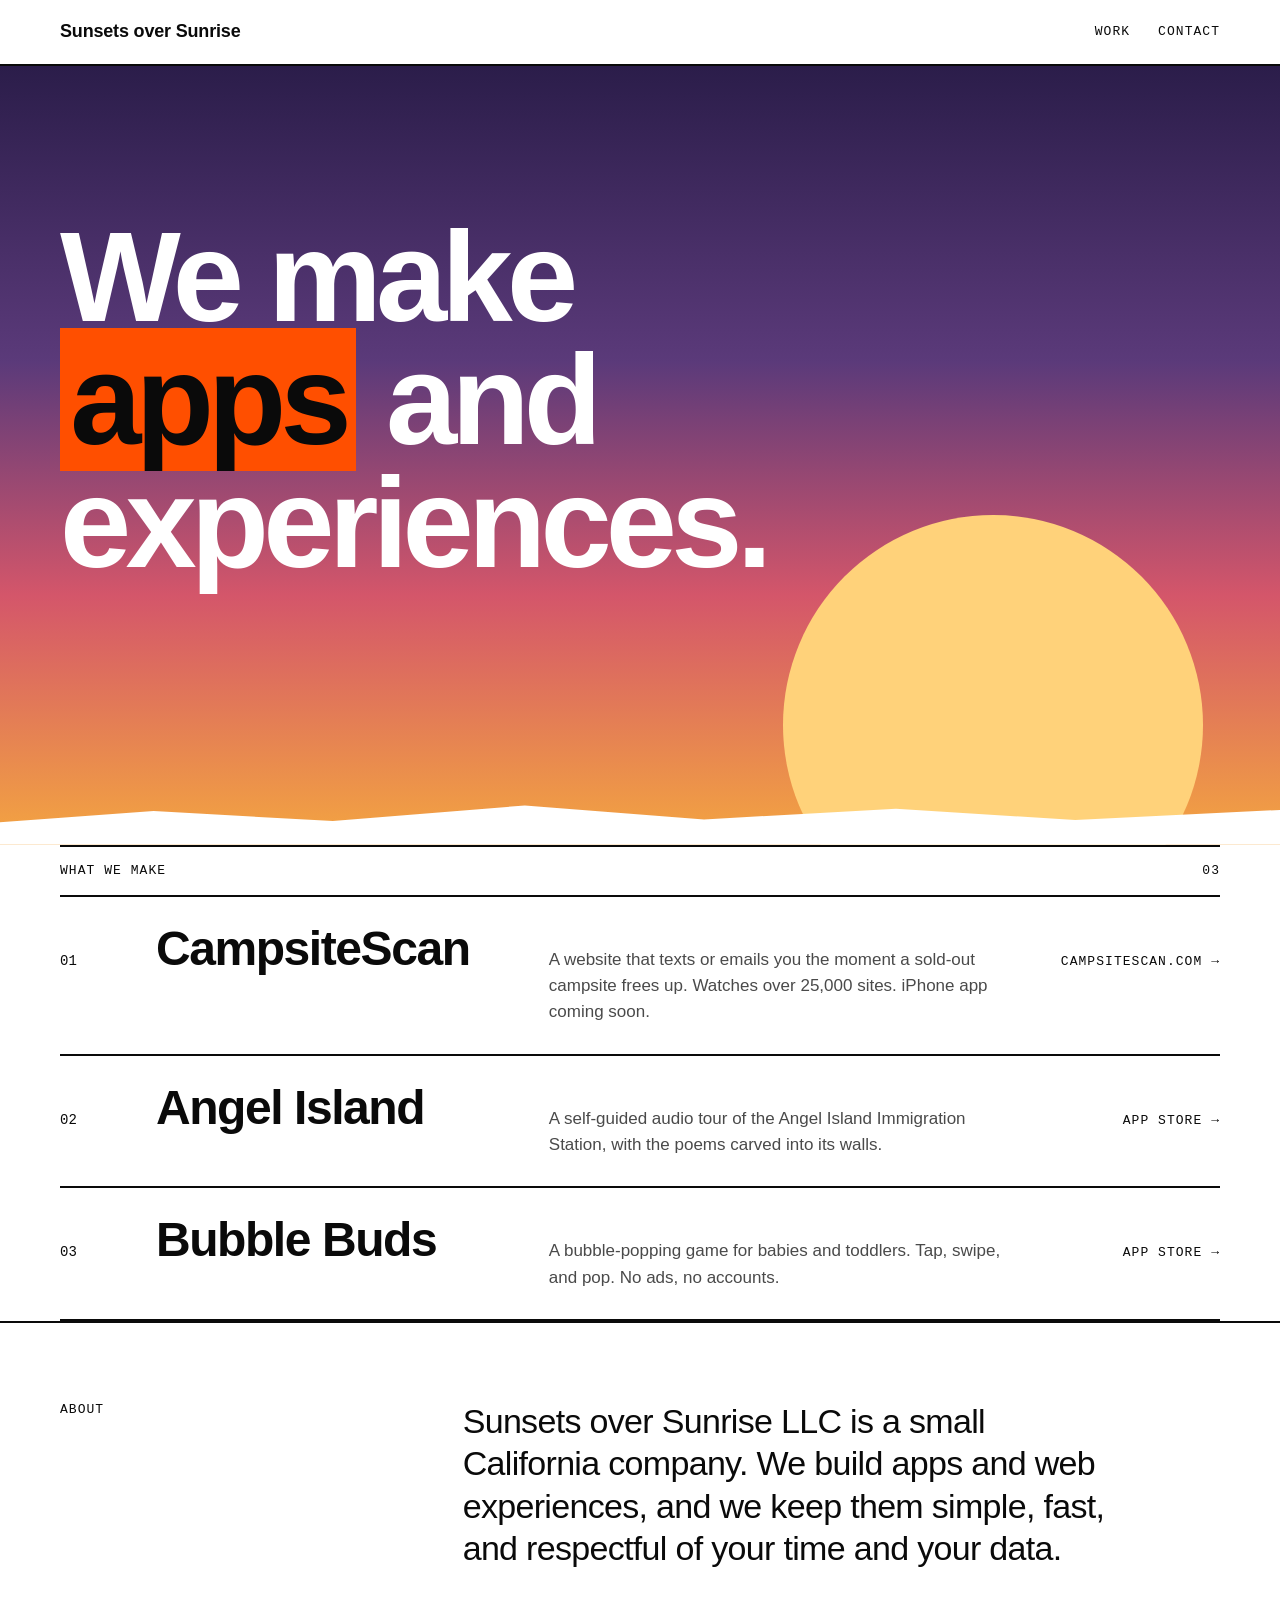
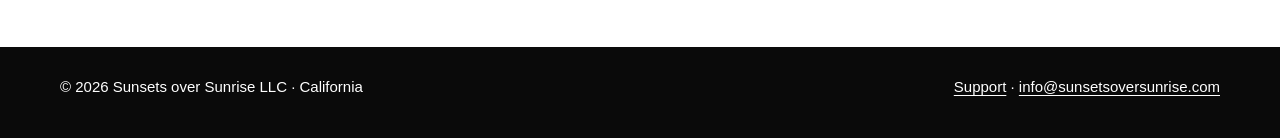
==== commit b2e954dd: "Home: remove featured CampsiteScan section and screenshot Co-Authored-By: Claude Sonnet 5.5 <noreply" ====
--- a/index.html
+++ b/index.html
@@ -67,30 +67,6 @@
     </div>
   </section>
 
-  <section class="feature" id="campsitescan">
-    <div class="wrap">
-      <span class="label">01 / Featured</span>
-      <h2>CampsiteScan</h2>
-      <div class="feature-body">
-        <a class="shot" href="https://campsitescan.com">
-          <picture>
-            <source media="(max-width: 820px)" srcset="images/campsitescan-mobile.jpg" width="780" height="1560">
-            <img src="images/campsitescan.jpg" width="1200" height="760" loading="lazy" alt="The CampsiteScan website: a map of California campgrounds with a search box, quick links to popular areas, and a list of campsites open this weekend.">
-          </picture>
-        </a>
-        <div class="feature-text">
-          <ul>
-            <li><strong>Pick where and when.</strong> Choose a campground, or an area and how far you'll drive, and your dates.</li>
-            <li><strong>We check every few minutes.</strong> California state parks and recreation.gov campgrounds, all in one place.</li>
-            <li><strong>Get a text or an email.</strong> The moment a site frees up, with a link to book it.</li>
-            <li><strong>Also on the site.</strong> 360&deg; tours of individual campsites, what's open this weekend, and camping guides.</li>
-          </ul>
-          <a class="btn" href="https://campsitescan.com">Visit campsitescan.com</a>
-        </div>
-      </div>
-    </div>
-  </section>
-
   <section class="about" id="about">
     <div class="wrap">
       <span class="label">About</span>
--- a/styles.css
+++ b/styles.css
@@ -109,23 +109,6 @@
   .row-link .go { margin-top: 6px; text-align: left; }
 }
 
-/* ---------- feature (CampsiteScan) ---------- */
-.feature { padding: clamp(56px, 9vw, 112px) 0; }
-.feature h2 {
-  font-weight: 800; font-size: clamp(36px, 6vw, 72px); line-height: 1; letter-spacing: -.04em; margin: 12px 0 clamp(28px, 4vw, 48px);
-}
-.feature-body { display: grid; grid-template-columns: 1fr 1fr; gap: clamp(24px, 4vw, 56px); align-items: start; }
-.shot { display: block; border: 2px solid var(--rule); }
-.shot img { display: block; width: 100%; height: auto; }
-.feature-text ul { list-style: none; margin: 0 0 32px; padding: 0; }
-.feature-text li { border-top: 2px solid var(--rule); padding: 16px 0; color: var(--mute); }
-.feature-text li:last-child { border-bottom: 2px solid var(--rule); }
-.feature-text li strong { display: block; color: var(--fg); font-weight: 800; font-size: 20px; letter-spacing: -.01em; }
-@media (max-width: 820px) {
-  .feature-body { grid-template-columns: 1fr; }
-  .shot { max-width: 340px; }
-}
-
 /* ---------- buttons: square, solid ---------- */
 .btn {
   display: inline-block;
